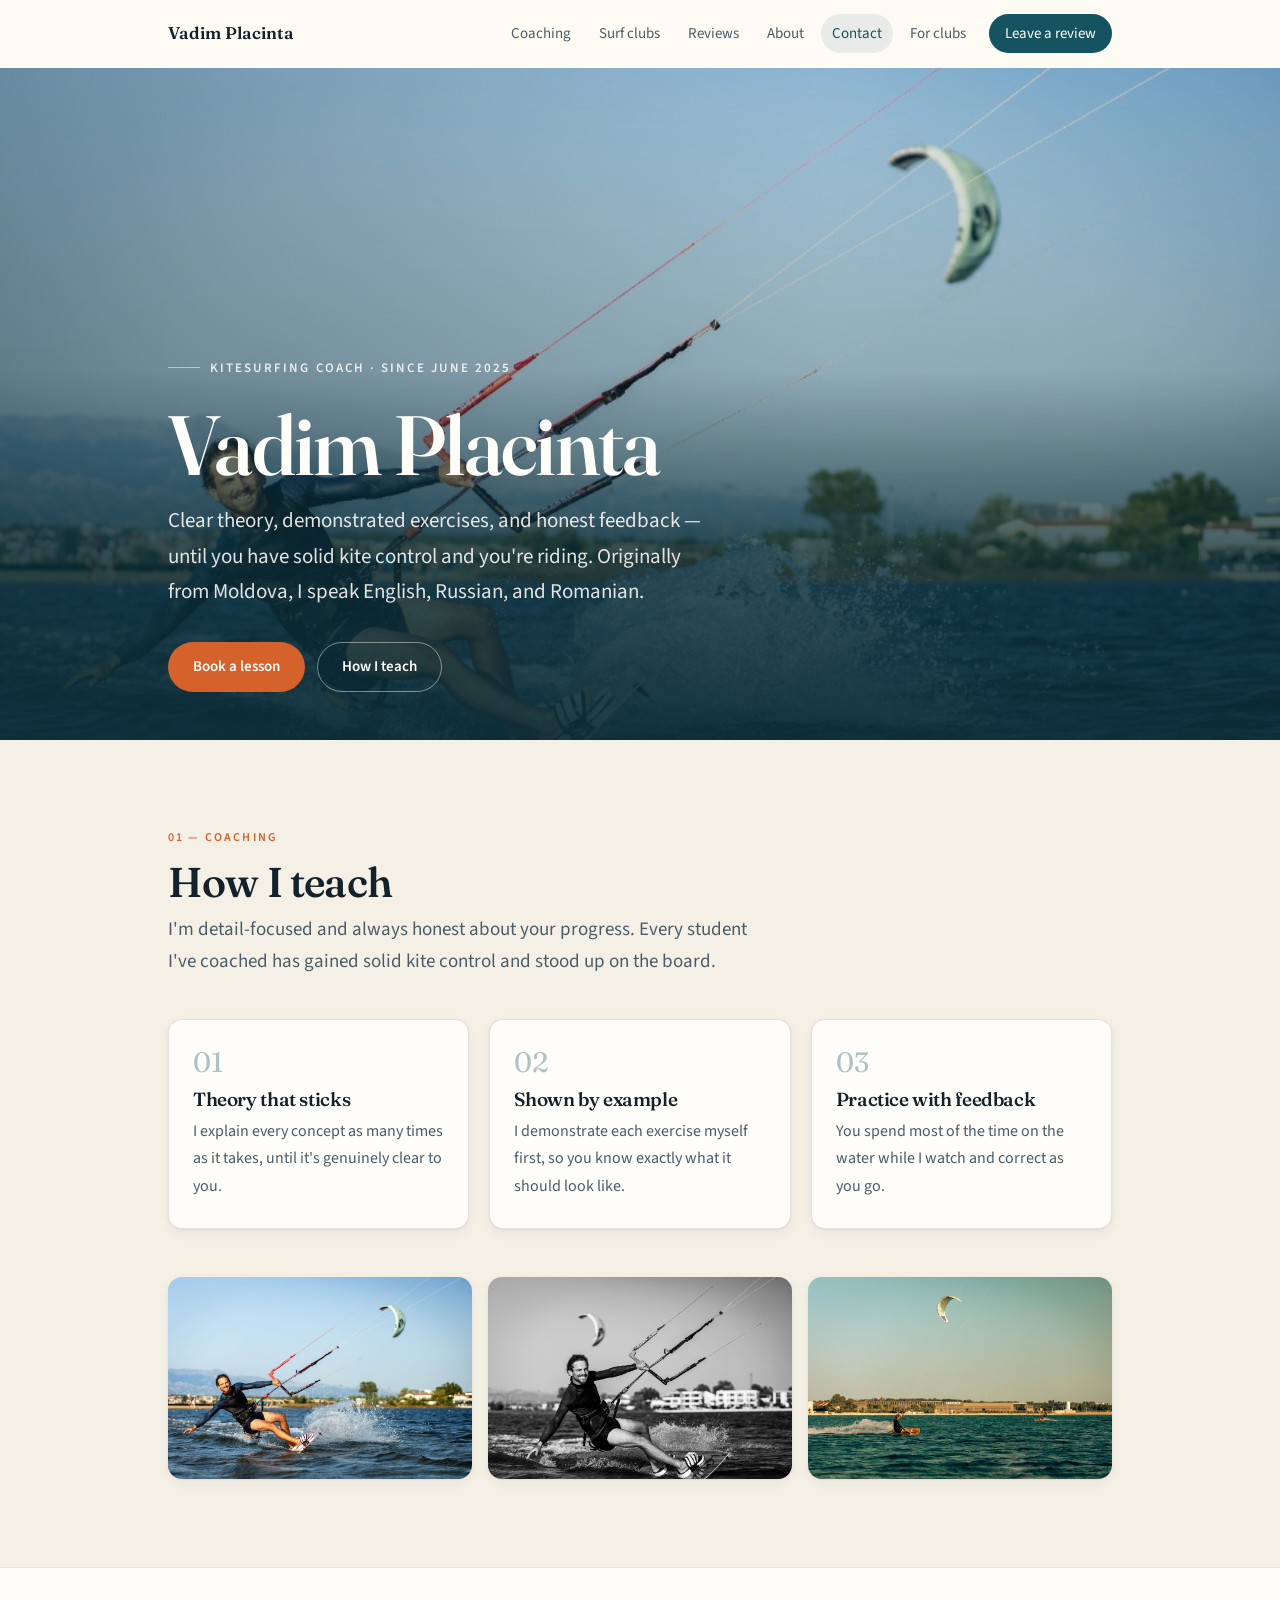
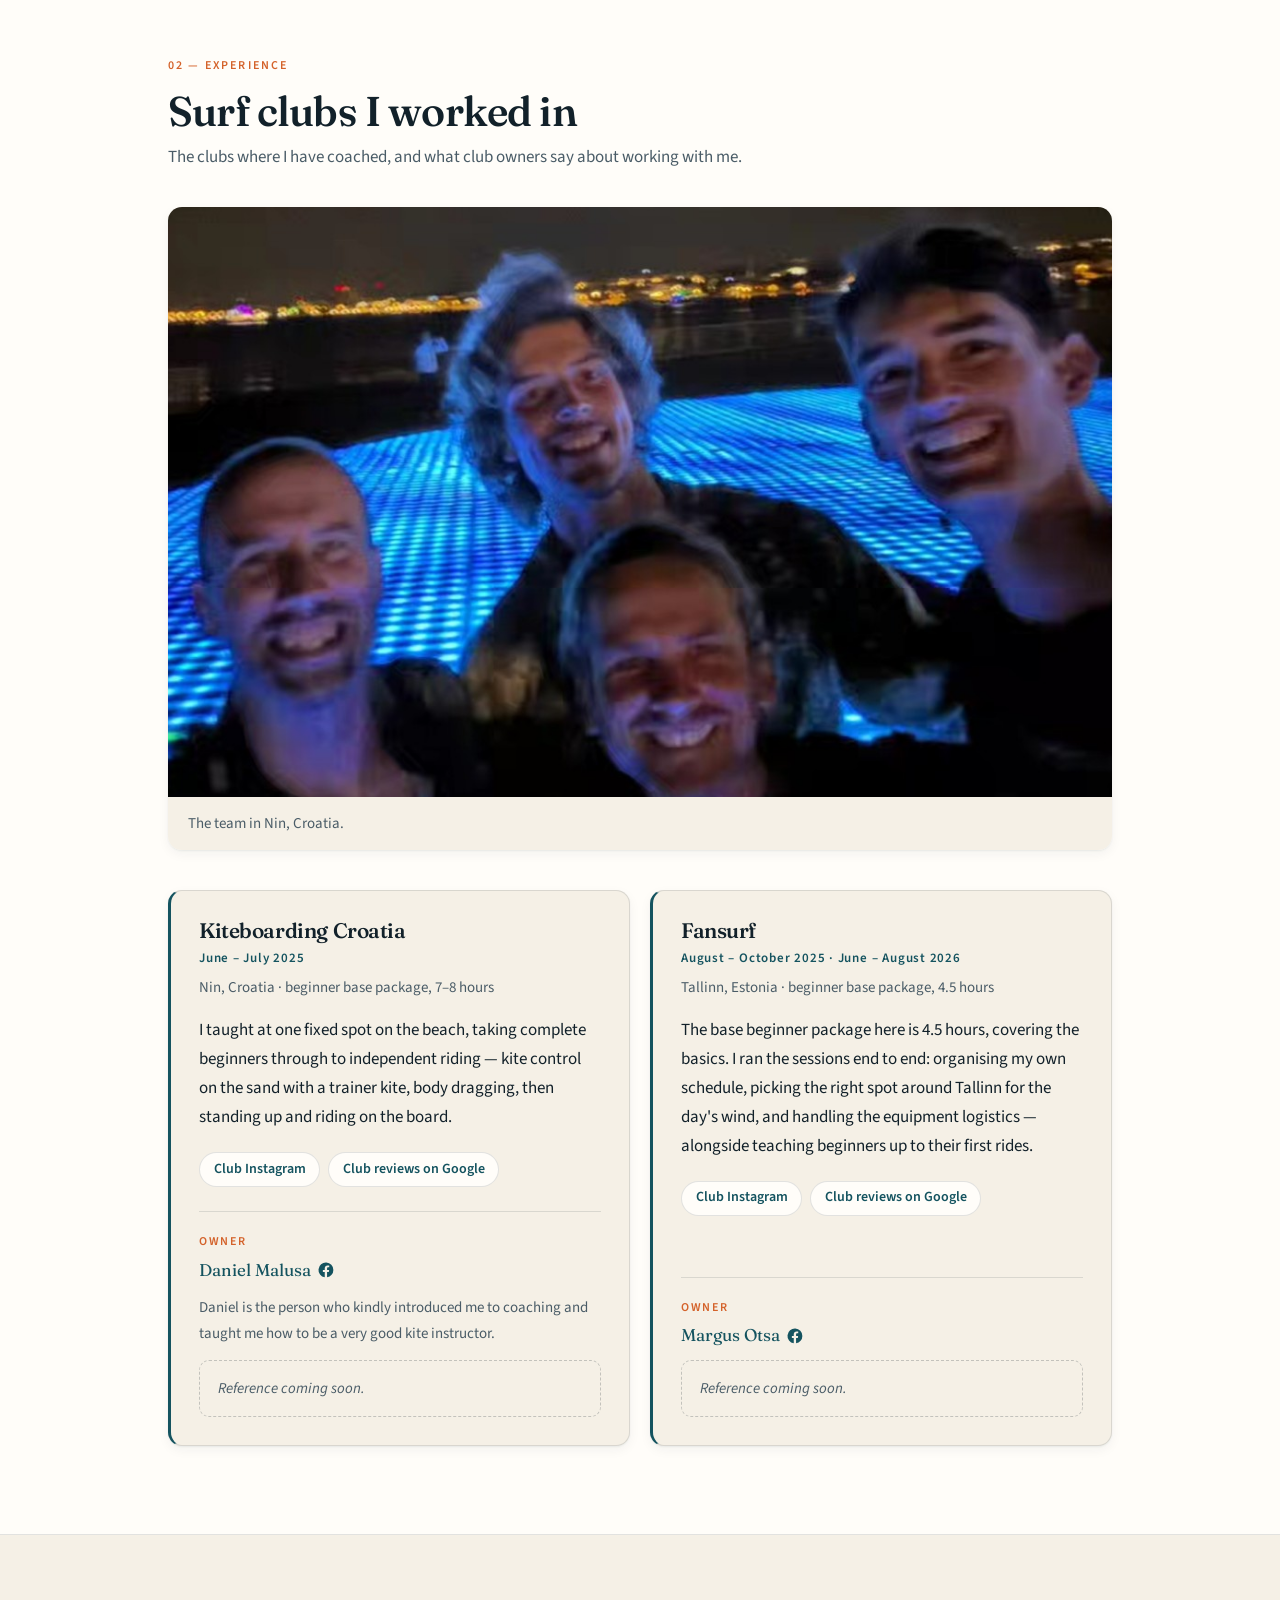
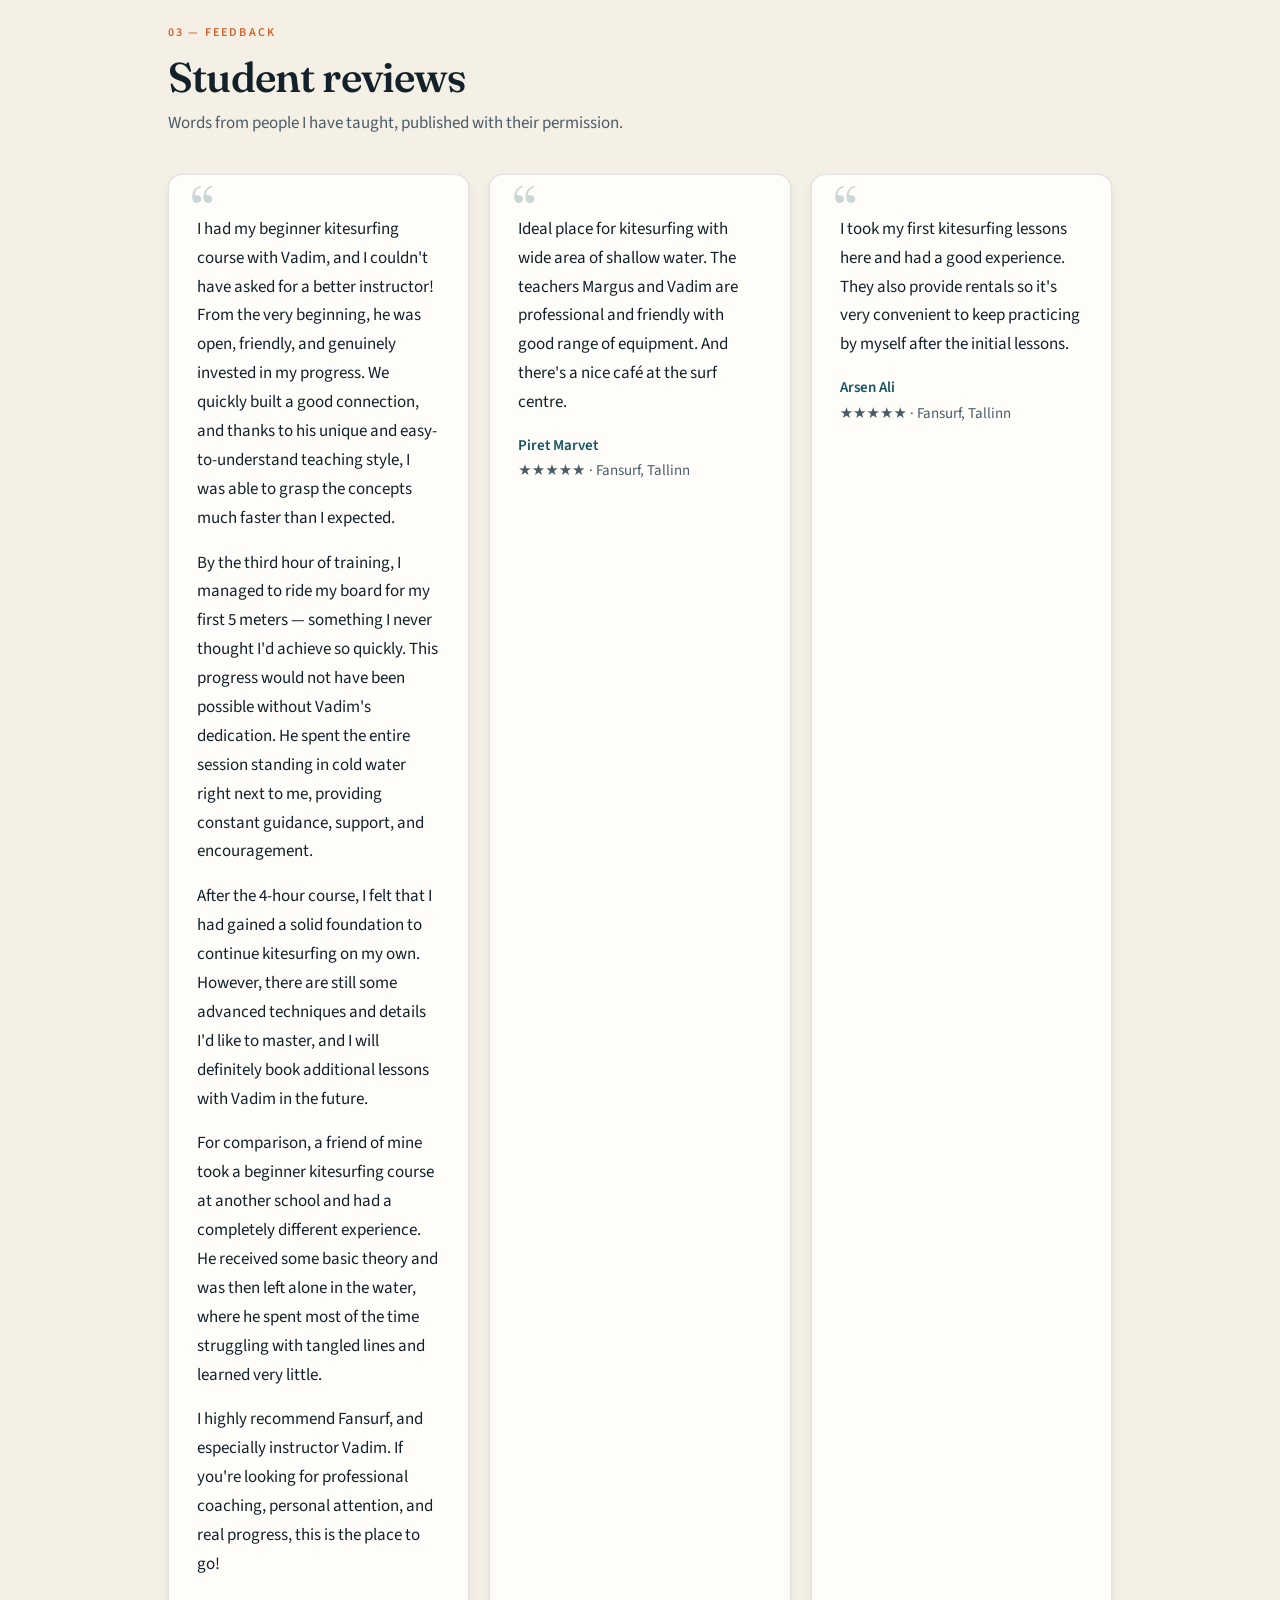
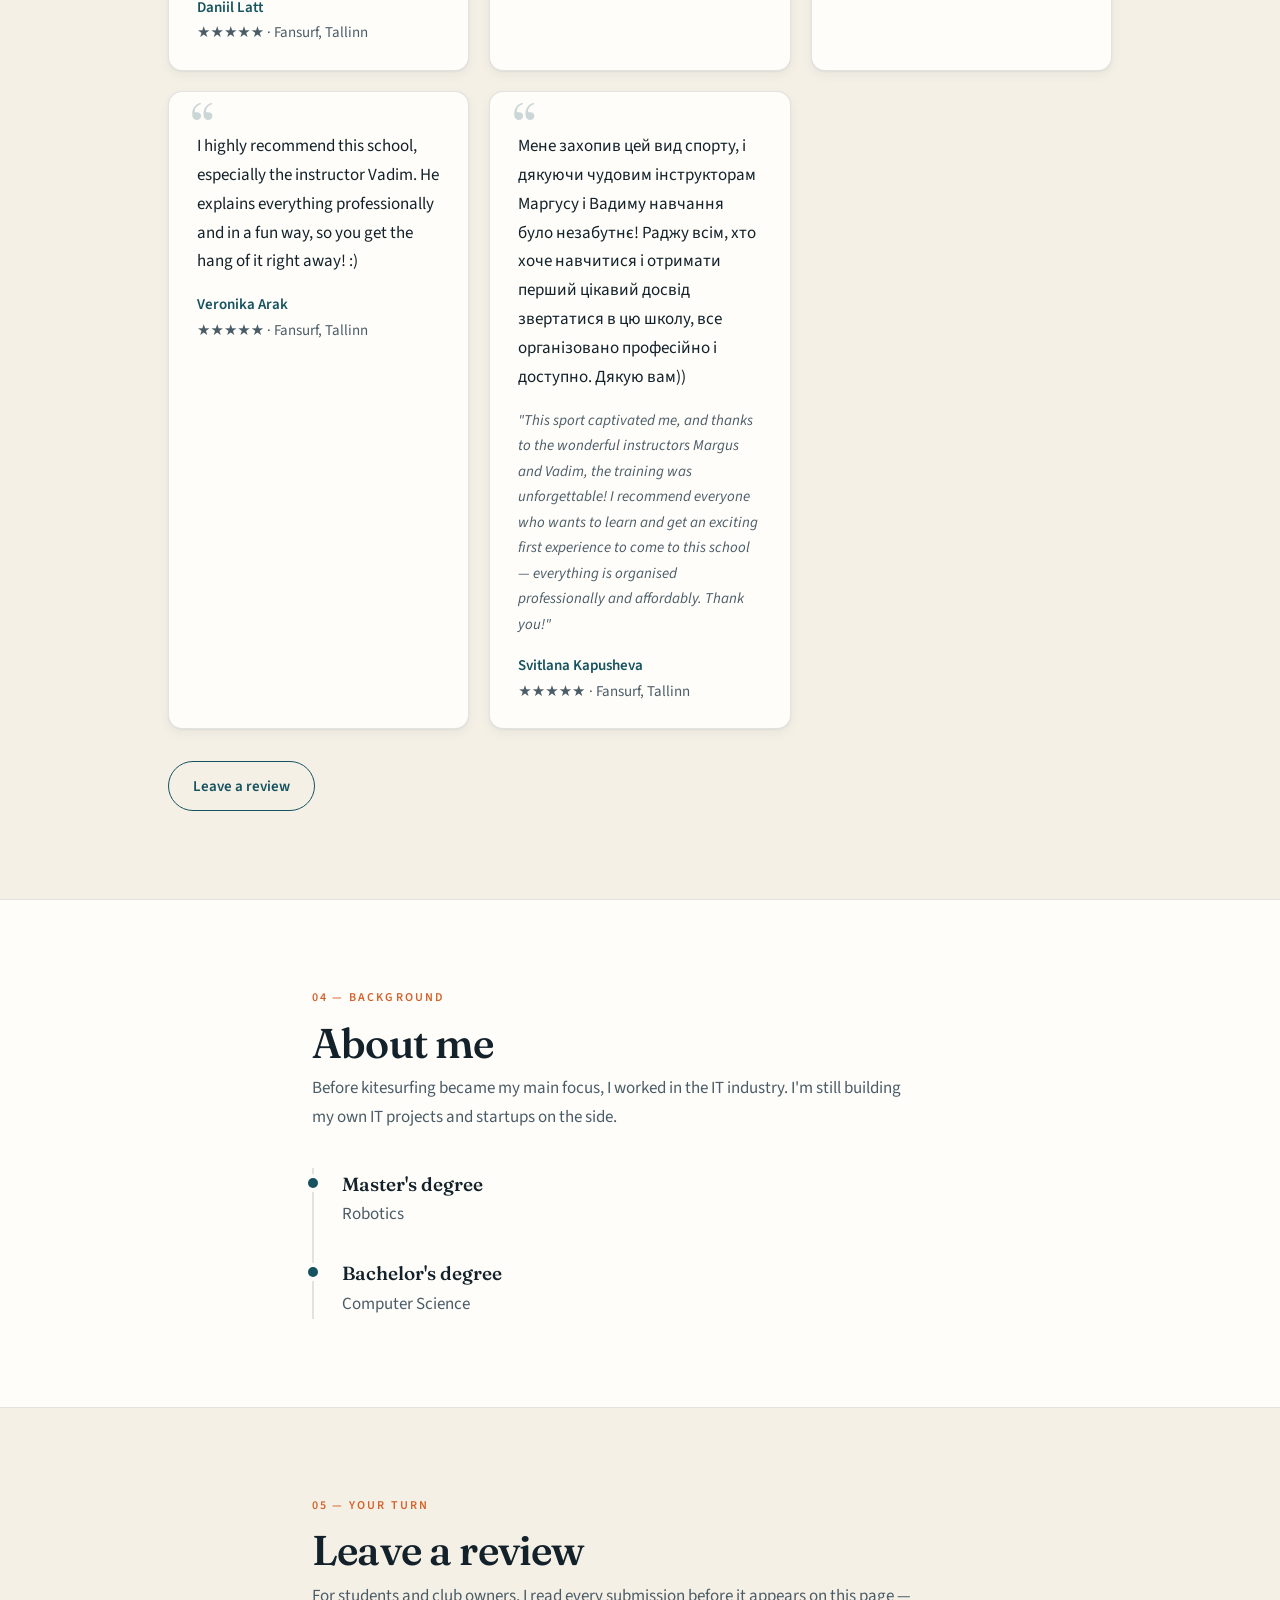
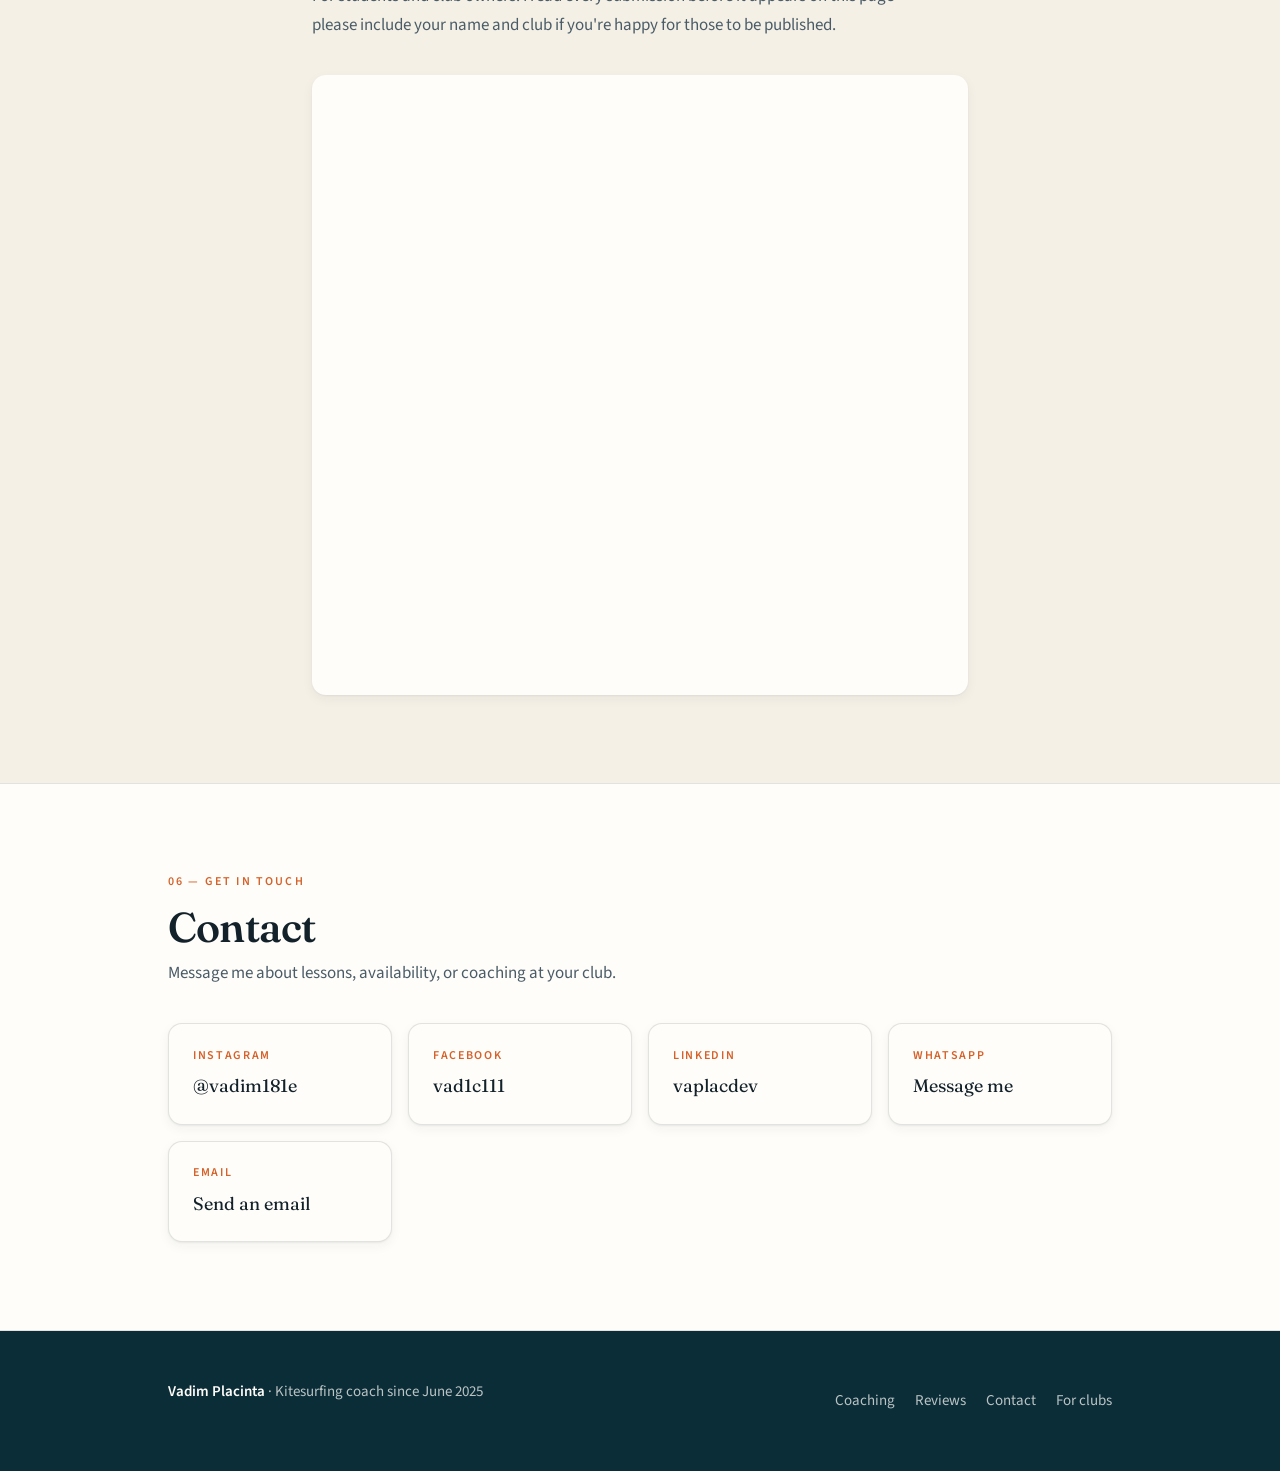
==== index.html @ 252a07ca "Initial commit of the project structure and setup." ====
<!DOCTYPE html>
<html lang="en">
  <head>
    <meta charset="utf-8" />
    <meta name="viewport" content="width=device-width, initial-scale=1" />
    <title>Vadim Placinta — Kitesurfing coach</title>
    <meta
      name="description"
      content="Vadim Placinta, kitesurfing coach. Teaching since June 2025 — clear theory, demonstrated exercises, constant feedback."
    />
    <link rel="preconnect" href="https://fonts.googleapis.com" />
    <link rel="preconnect" href="https://fonts.gstatic.com" crossorigin />
    <link
      href="https://fonts.googleapis.com/css2?family=Fraunces:opsz,wght@9..144,560;9..144,600&family=Source+Sans+3:wght@400;600&display=swap"
      rel="stylesheet"
    />
    <link rel="stylesheet" href="css/style.css" />
  </head>
  <body>
    <header class="site-header" id="site-header">
      <div class="nav-wrap">
        <a class="logo" href="#top">Vadim Placinta</a>
        <button
          class="nav-toggle"
          id="nav-toggle"
          type="button"
          aria-expanded="false"
          aria-controls="site-nav"
          aria-label="Toggle menu"
        >
          <span></span><span></span><span></span>
        </button>
        <nav class="site-nav" id="site-nav" aria-label="Main">
          <a href="#coaching">Coaching</a>
          <a href="#clubs">Surf clubs</a>
          <a href="#reviews">Reviews</a>
          <a href="#about">About</a>
          <a href="#contact">Contact</a>
          <a href="employers.html">For clubs</a>
          <a class="nav-cta" href="#leave-review">Leave a review</a>
        </nav>
      </div>
    </header>

    <main id="top">
      <section class="hero" id="hero">
        <div class="hero-bg">
          <img
            src="images/vadim-kite-main.jpg"
            alt="Vadim Placinta kitesurfing, carving with a big spray"
          />
        </div>
        <div class="hero-inner">
          <p class="eyebrow">Kitesurfing coach · since June 2025</p>
          <h1>Vadim Placinta</h1>
          <p class="hero-tagline">
            Clear theory, demonstrated exercises, and honest feedback — until
            you have solid kite control and you're riding. Originally from
            Moldova, I speak English, Russian, and Romanian.
          </p>
          <div class="hero-actions">
            <a class="btn btn-primary" href="#contact">Book a lesson</a>
            <a class="btn btn-ghost" href="#coaching">How I teach</a>
          </div>
        </div>
      </section>

      <section class="section" id="coaching">
        <div class="wrap">
          <span class="section-label">01 — Coaching</span>
          <h2>How I teach</h2>
          <p class="lead section-intro">
            I'm detail-focused and always honest about your progress. Every
            student I've coached has gained solid kite control and stood up on
            the board.
          </p>

          <div class="card-grid">
            <article class="card reveal">
              <span class="card-num">01</span>
              <h3>Theory that sticks</h3>
              <p>
                I explain every concept as many times as it takes, until it's
                genuinely clear to you.
              </p>
            </article>
            <article class="card reveal">
              <span class="card-num">02</span>
              <h3>Shown by example</h3>
              <p>
                I demonstrate each exercise myself first, so you know exactly
                what it should look like.
              </p>
            </article>
            <article class="card reveal">
              <span class="card-num">03</span>
              <h3>Practice with feedback</h3>
              <p>
                You spend most of the time on the water while I watch and
                correct as you go.
              </p>
            </article>
          </div>

          <div class="gallery">
            <figure class="reveal">
              <img
                src="images/vadim-kite-main.jpg"
                alt="Vadim Placinta kitesurfing, carving with a big spray"
              />
            </figure>
            <figure class="reveal">
              <img
                src="images/vadim-kite-1.jpg"
                alt="Vadim Placinta kitesurfing, holding the bar and smiling"
              />
            </figure>
            <figure class="reveal">
              <img
                src="images/vadim-kite-2.jpg"
                alt="Vadim Placinta kitesurfing on open water"
              />
            </figure>
          </div>
        </div>
      </section>

      <section class="section section-alt" id="clubs">
        <div class="wrap">
          <span class="section-label">02 — Experience</span>
          <h2>Surf clubs I worked in</h2>
          <p class="section-intro">
            The clubs where I have coached, and what club owners say about
            working with me.
          </p>

          <figure class="club-photo reveal">
            <img
              src="images/croatia-team.jpg"
              alt="Vadim Placinta with the Kiteboarding Croatia team in Nin"
            />
            <figcaption>The team in Nin, Croatia.</figcaption>
          </figure>

          <div class="club-grid">
            <article class="club-card reveal">
              <h3 class="club-name">Kiteboarding Croatia</h3>
              <p class="club-dates">June – July 2025</p>
              <p class="club-meta">
                Nin, Croatia · beginner base package, 7–8 hours
              </p>
              <p class="club-role">
                I taught at one fixed spot on the beach, taking complete
                beginners through to independent riding — kite control on the
                sand with a trainer kite, body dragging, then standing up and
                riding on the board.
              </p>
              <ul class="club-links">
                <li>
                  <a href="https://www.instagram.com/kiteboardingcroatia/" target="_blank" rel="noopener"
                    >Club Instagram</a
                  >
                </li>
                <li>
                  <a href="https://share.google/UNgTQqdzOS1WUuB8z" target="_blank" rel="noopener"
                    >Club reviews on Google</a
                  >
                </li>
              </ul>
              <footer class="club-owner">
                <p class="owner-label">Owner</p>
                <p class="owner-name">
                  <a
                    href="https://www.facebook.com/daniel.malusa"
                    target="_blank"
                    rel="noopener"
                  >
                    Daniel Malusa
                    <svg class="fb-icon" viewBox="0 0 24 24" aria-hidden="true">
                      <path
                        d="M22 12a10 10 0 1 0-11.56 9.88v-6.99H7.9V12h2.54V9.8c0-2.5 1.49-3.89 3.77-3.89 1.1 0 2.24.2 2.24.2v2.46h-1.26c-1.24 0-1.63.77-1.63 1.56V12h2.78l-.44 2.89h-2.34v6.99A10 10 0 0 0 22 12z"
                      />
                    </svg>
                  </a>
                </p>
                <p class="owner-note">
                  Daniel is the person who kindly introduced me to coaching and
                  taught me how to be a very good kite instructor.
                </p>
                <blockquote class="owner-quote is-pending">
                  <p>Reference coming soon.</p>
                </blockquote>
              </footer>
            </article>

            <article class="club-card reveal">
              <h3 class="club-name">Fansurf</h3>
              <p class="club-dates">August – October 2025 · June – August 2026</p>
              <p class="club-meta">
                Tallinn, Estonia · beginner base package, 4.5 hours
              </p>
              <p class="club-role">
                The base beginner package here is 4.5 hours, covering the
                basics. I ran the sessions end to end: organising my own
                schedule, picking the right spot around Tallinn for the day's
                wind, and handling the equipment logistics — alongside
                teaching beginners up to their first rides.
              </p>
              <ul class="club-links">
                <li>
                  <a href="https://www.instagram.com/fansurf_surfikool/" target="_blank" rel="noopener"
                    >Club Instagram</a
                  >
                </li>
                <li>
                  <a href="https://share.google/D5HDDSP0Nj3l9Az5z" target="_blank" rel="noopener"
                    >Club reviews on Google</a
                  >
                </li>
              </ul>
              <footer class="club-owner">
                <p class="owner-label">Owner</p>
                <p class="owner-name">
                  <a
                    href="https://www.facebook.com/margus.otsa"
                    target="_blank"
                    rel="noopener"
                  >
                    Margus Otsa
                    <svg class="fb-icon" viewBox="0 0 24 24" aria-hidden="true">
                      <path
                        d="M22 12a10 10 0 1 0-11.56 9.88v-6.99H7.9V12h2.54V9.8c0-2.5 1.49-3.89 3.77-3.89 1.1 0 2.24.2 2.24.2v2.46h-1.26c-1.24 0-1.63.77-1.63 1.56V12h2.78l-.44 2.89h-2.34v6.99A10 10 0 0 0 22 12z"
                      />
                    </svg>
                  </a>
                </p>
                <blockquote class="owner-quote is-pending">
                  <p>Reference coming soon.</p>
                </blockquote>
              </footer>
            </article>
          </div>
        </div>
      </section>

      <section class="section" id="reviews">
        <div class="wrap">
          <span class="section-label">03 — Feedback</span>
          <h2>Student reviews</h2>
          <p class="section-intro">
            Words from people I have taught, published with their permission.
          </p>

          <div class="reviews">
            <blockquote class="review reveal">
              <p>
                I had my beginner kitesurfing course with Vadim, and I
                couldn't have asked for a better instructor! From the very
                beginning, he was open, friendly, and genuinely invested in my
                progress. We quickly built a good connection, and thanks to
                his unique and easy-to-understand teaching style, I was able
                to grasp the concepts much faster than I expected.
              </p>
              <p>
                By the third hour of training, I managed to ride my board for
                my first 5 meters — something I never thought I'd achieve so
                quickly. This progress would not have been possible without
                Vadim's dedication. He spent the entire session standing in
                cold water right next to me, providing constant guidance,
                support, and encouragement.
              </p>
              <p>
                After the 4-hour course, I felt that I had gained a solid
                foundation to continue kitesurfing on my own. However, there
                are still some advanced techniques and details I'd like to
                master, and I will definitely book additional lessons with
                Vadim in the future.
              </p>
              <p>
                For comparison, a friend of mine took a beginner kitesurfing
                course at another school and had a completely different
                experience. He received some basic theory and was then left
                alone in the water, where he spent most of the time
                struggling with tangled lines and learned very little.
              </p>
              <p>
                I highly recommend Fansurf, and especially instructor Vadim.
                If you're looking for professional coaching, personal
                attention, and real progress, this is the place to go!
              </p>
              <footer>
                Daniil Latt
                <span>★★★★★ · Fansurf, Tallinn</span>
              </footer>
            </blockquote>

            <blockquote class="review reveal">
              <p>
                Ideal place for kitesurfing with wide area of shallow water.
                The teachers Margus and Vadim are professional and friendly
                with good range of equipment. And there's a nice café at the
                surf centre.
              </p>
              <footer>
                Piret Marvet
                <span>★★★★★ · Fansurf, Tallinn</span>
              </footer>
            </blockquote>

            <blockquote class="review reveal">
              <p>
                I took my first kitesurfing lessons here and had a good
                experience. They also provide rentals so it's very convenient
                to keep practicing by myself after the initial lessons.
              </p>
              <footer>
                Arsen Ali
                <span>★★★★★ · Fansurf, Tallinn</span>
              </footer>
            </blockquote>

            <blockquote class="review reveal">
              <p>
                I highly recommend this school, especially the instructor
                Vadim. He explains everything professionally and in a fun
                way, so you get the hang of it right away! :)
              </p>
              <footer>
                Veronika Arak
                <span>★★★★★ · Fansurf, Tallinn</span>
              </footer>
            </blockquote>

            <blockquote class="review reveal">
              <p lang="uk">
                Мене захопив цей вид спорту, і дякуючи чудовим інструкторам
                Маргусу і Вадиму навчання було незабутнє! Раджу всім, хто хоче
                навчитися і отримати перший цікавий досвід звертатися в цю
                школу, все організовано професійно і доступно. Дякую вам))
              </p>
              <p class="review-translation">
                "This sport captivated me, and thanks to the wonderful
                instructors Margus and Vadim, the training was unforgettable!
                I recommend everyone who wants to learn and get an exciting
                first experience to come to this school — everything is
                organised professionally and affordably. Thank you!"
              </p>
              <footer>
                Svitlana Kapusheva
                <span>★★★★★ · Fansurf, Tallinn</span>
              </footer>
            </blockquote>
          </div>

          <p style="margin-top: 2rem">
            <a class="btn btn-outline" href="#leave-review">Leave a review</a>
          </p>
        </div>
      </section>

      <section class="section section-alt" id="about">
        <div class="wrap-narrow">
          <span class="section-label">04 — Background</span>
          <h2>About me</h2>
          <p class="section-intro">
            Before kitesurfing became my main focus, I worked in the IT
            industry. I'm still building my own IT projects and startups on
            the side.
          </p>
          <ul class="timeline">
            <li class="reveal">
              <span class="degree">Master's degree</span>
              <span class="field">Robotics</span>
            </li>
            <li class="reveal">
              <span class="degree">Bachelor's degree</span>
              <span class="field">Computer Science</span>
            </li>
          </ul>
        </div>
      </section>

      <section class="section" id="leave-review">
        <div class="wrap-narrow">
          <span class="section-label">05 — Your turn</span>
          <h2>Leave a review</h2>
          <p class="section-intro">
            For students and club owners. I read every submission before it
            appears on this page — please include your name and club if you're
            happy for those to be published.
          </p>

          <div class="form-embed">
            <iframe
              src="https://docs.google.com/forms/d/e/1FAIpQLScWaXcUL_1JqlMypMzrLDu02KoDUHdG2HOuLoi4cTW2dFuZfA/viewform?embedded=true"
              width="100%"
              height="620"
              frameborder="0"
              marginheight="0"
              marginwidth="0"
              title="Review form"
              >Loading…</iframe
            >
          </div>
        </div>
      </section>

      <section class="section section-alt" id="contact">
        <div class="wrap">
          <span class="section-label">06 — Get in touch</span>
          <h2>Contact</h2>
          <p class="section-intro">
            Message me about lessons, availability, or coaching at your club.
          </p>

          <ul class="contact-grid">
            <li>
              <a href="https://www.instagram.com/vadim181e/" target="_blank" rel="noopener">
                <span class="label">Instagram</span>
                <span class="value">@vadim181e</span>
              </a>
            </li>
            <li>
              <a href="https://www.facebook.com/vad1c111/" target="_blank" rel="noopener">
                <span class="label">Facebook</span>
                <span class="value">vad1c111</span>
              </a>
            </li>
            <li>
              <a href="https://www.linkedin.com/in/vaplacdev/" target="_blank" rel="noopener">
                <span class="label">LinkedIn</span>
                <span class="value">vaplacdev</span>
              </a>
            </li>
            <li>
              <a id="whatsapp-link" href="#contact">
                <span class="label">WhatsApp</span>
                <span class="value">Message me</span>
              </a>
            </li>
            <li>
              <a id="email-link" href="#contact">
                <span class="label">Email</span>
                <span class="value">Send an email</span>
              </a>
            </li>
          </ul>
        </div>
      </section>
    </main>

    <footer class="site-footer">
      <div class="footer-inner">
        <p><strong>Vadim Placinta</strong> · Kitesurfing coach since June 2025</p>
        <nav class="footer-links" aria-label="Footer">
          <a href="#coaching">Coaching</a>
          <a href="#reviews">Reviews</a>
          <a href="#contact">Contact</a>
          <a href="employers.html">For clubs</a>
        </nav>
      </div>
    </footer>

    <script>
      (function () {
        var p = [3, 7, 2, 5, 8, 1, 4, 8, 2, 6, 9];
        var num = p.join("");
        var link = document.getElementById("whatsapp-link");
        if (link) {
          link.href = "https://wa.me/" + num;
          link.target = "_blank";
          link.rel = "noopener";
        }
      })();

      (function () {
        var user = ["v", "a", "p", "l", "a", "c"].join("");
        var domain = ["p", "r", "o", "t", "o", "n", ".", "m", "e"].join("");
        var link = document.getElementById("email-link");
        if (link) {
          link.href = "mailto:" + user + "@" + domain;
        }
      })();

      // Collapsed menu on narrow screens.
      (function () {
        var toggle = document.getElementById("nav-toggle");
        var nav = document.getElementById("site-nav");
        var close = function () {
          nav.classList.remove("is-open");
          toggle.setAttribute("aria-expanded", "false");
        };
        toggle.addEventListener("click", function () {
          var open = nav.classList.toggle("is-open");
          toggle.setAttribute("aria-expanded", open ? "true" : "false");
        });
        nav.addEventListener("click", function (event) {
          if (event.target.closest("a")) {
            close();
          }
        });
        document.addEventListener("keydown", function (event) {
          if (event.key === "Escape") {
            close();
          }
        });
        window.addEventListener("resize", close);
      })();

      // Shadow under the header once the page is scrolled.
      (function () {
        var header = document.getElementById("site-header");
        var onScroll = function () {
          header.classList.toggle("is-stuck", window.scrollY > 8);
        };
        onScroll();
        window.addEventListener("scroll", onScroll, { passive: true });
      })();

      // Fade sections in as they enter the viewport.
      (function () {
        var items = document.querySelectorAll(".reveal");
        if (!("IntersectionObserver" in window)) {
          items.forEach(function (el) {
            el.classList.add("is-visible");
          });
          return;
        }
        var observer = new IntersectionObserver(
          function (entries) {
            entries.forEach(function (entry) {
              if (entry.isIntersecting) {
                entry.target.classList.add("is-visible");
                observer.unobserve(entry.target);
              }
            });
          },
          { rootMargin: "0px 0px -12% 0px", threshold: 0.1 }
        );
        items.forEach(function (el, i) {
          el.style.transitionDelay = (i % 3) * 90 + "ms";
          observer.observe(el);
        });
      })();

      // Highlight the nav link for the section in view.
      (function () {
        var links = Array.prototype.slice.call(
          document.querySelectorAll('.site-nav a[href^="#"]')
        );
        var sections = links
          .map(function (link) {
            return document.querySelector(link.getAttribute("href"));
          })
          .filter(Boolean);
        if (!sections.length || !("IntersectionObserver" in window)) {
          return;
        }
        var observer = new IntersectionObserver(
          function (entries) {
            entries.forEach(function (entry) {
              if (!entry.isIntersecting) {
                return;
              }
              links.forEach(function (link) {
                link.classList.toggle(
                  "is-active",
                  link.getAttribute("href") === "#" + entry.target.id
                );
              });
            });
          },
          { rootMargin: "-45% 0px -50% 0px" }
        );
        sections.forEach(function (section) {
          observer.observe(section);
        });
      })();
    </script>
  </body>
</html>
---- css/style.css ----
:root {
  --sand: #f5f0e6;
  --sand-deep: #eae2d3;
  --foam: #fffdf9;
  --ink: #12212a;
  --ink-soft: #4a5c67;
  --sea: #14535f;
  --sea-deep: #0b2d38;
  --kite: #d4622a;
  --line: rgba(18, 33, 42, 0.12);
  --shadow-sm: 0 1px 2px rgba(11, 45, 56, 0.06),
    0 4px 12px rgba(11, 45, 56, 0.05);
  --shadow-md: 0 2px 4px rgba(11, 45, 56, 0.06),
    0 12px 32px rgba(11, 45, 56, 0.09);
  --wrap: 62rem;
  --header-h: 4.25rem;
}

*,
*::before,
*::after {
  box-sizing: border-box;
}

html {
  scroll-behavior: smooth;
}

body {
  margin: 0;
  background: var(--sand);
  color: var(--ink);
  font-family: "Source Sans 3", system-ui, sans-serif;
  font-size: 1.0625rem;
  line-height: 1.7;
  -webkit-font-smoothing: antialiased;
}

img {
  max-width: 100%;
}

a {
  color: var(--sea);
  text-decoration-thickness: 1px;
  text-underline-offset: 0.25em;
}

a:hover {
  color: var(--kite);
}

h1,
h2,
h3 {
  font-family: Fraunces, Georgia, serif;
  font-weight: 560;
  letter-spacing: -0.02em;
  line-height: 1.1;
}

/* ---------- header / nav ---------- */

.site-header {
  position: sticky;
  top: 0;
  z-index: 50;
  height: var(--header-h);
  display: flex;
  align-items: center;
  background: rgba(255, 253, 249, 0.82);
  backdrop-filter: blur(12px) saturate(150%);
  border-bottom: 1px solid transparent;
  transition: border-color 0.3s ease, box-shadow 0.3s ease;
}

.site-header.is-stuck {
  border-bottom-color: var(--line);
  box-shadow: 0 1px 12px rgba(11, 45, 56, 0.06);
}

.nav-wrap {
  width: 100%;
  max-width: var(--wrap);
  margin: 0 auto;
  padding: 0 1.5rem;
  display: flex;
  align-items: center;
  justify-content: space-between;
  gap: 1.5rem;
}

.logo {
  font-family: Fraunces, Georgia, serif;
  font-weight: 600;
  font-size: 1.0625rem;
  color: var(--ink);
  text-decoration: none;
  white-space: nowrap;
}

.logo:hover {
  color: var(--sea);
}

.site-nav {
  display: flex;
  align-items: center;
  gap: 0.35rem;
}

.site-nav a {
  position: relative;
  padding: 0.4rem 0.7rem;
  border-radius: 999px;
  color: var(--ink-soft);
  font-size: 0.9375rem;
  text-decoration: none;
  white-space: nowrap;
  transition: color 0.2s ease, background-color 0.2s ease;
}

.nav-toggle {
  display: none;
  flex-direction: column;
  justify-content: center;
  gap: 5px;
  width: 2.75rem;
  height: 2.75rem;
  padding: 0 0.6rem;
  border: 1px solid var(--line);
  border-radius: 10px;
  background: var(--foam);
  cursor: pointer;
}

.nav-toggle span {
  display: block;
  height: 2px;
  border-radius: 2px;
  background: var(--ink);
  transition: transform 0.25s ease, opacity 0.2s ease;
}

.nav-toggle[aria-expanded="true"] span:nth-child(1) {
  transform: translateY(7px) rotate(45deg);
}

.nav-toggle[aria-expanded="true"] span:nth-child(2) {
  opacity: 0;
}

.nav-toggle[aria-expanded="true"] span:nth-child(3) {
  transform: translateY(-7px) rotate(-45deg);
}

.site-nav a:hover {
  color: var(--ink);
  background: var(--sand-deep);
}

.site-nav a.is-active {
  color: var(--sea);
  background: rgba(20, 83, 95, 0.09);
}

.site-nav .nav-cta {
  margin-left: 0.4rem;
  background: var(--sea);
  color: var(--foam);
  padding: 0.45rem 1rem;
}

.site-nav .nav-cta:hover {
  background: var(--sea-deep);
  color: var(--foam);
}

/* ---------- hero ---------- */

.hero {
  position: relative;
  min-height: min(42rem, calc(100svh - var(--header-h)));
  display: flex;
  align-items: flex-end;
  padding: 14rem 0 3rem;
  overflow: hidden;
  background: var(--sea-deep);
  isolation: isolate;
}

.hero-bg {
  position: absolute;
  inset: 0;
  z-index: -2;
}

.hero-bg img {
  width: 100%;
  height: 100%;
  object-fit: cover;
  object-position: 35% 22%;
}

.hero::after {
  content: "";
  position: absolute;
  inset: 0;
  z-index: -1;
  background: linear-gradient(
      to top,
      rgba(11, 45, 56, 0.93) 0%,
      rgba(11, 45, 56, 0.78) 28%,
      rgba(11, 45, 56, 0.28) 55%,
      rgba(11, 45, 56, 0.1) 100%
    ),
    linear-gradient(to right, rgba(11, 45, 56, 0.35), transparent 65%);
}

.hero-inner {
  width: 100%;
  max-width: var(--wrap);
  margin: 0 auto;
  padding: 0 1.5rem;
  color: var(--foam);
}

.eyebrow {
  display: inline-flex;
  align-items: center;
  gap: 0.6rem;
  margin: 0 0 1.25rem;
  font-size: 0.8125rem;
  font-weight: 600;
  letter-spacing: 0.16em;
  text-transform: uppercase;
  color: rgba(255, 253, 249, 0.85);
}

.eyebrow::before {
  content: "";
  width: 2rem;
  height: 1px;
  background: currentColor;
  opacity: 0.6;
}

.hero h1 {
  margin: 0 0 0.75rem;
  font-size: clamp(2.75rem, 9vw, 5.25rem);
  color: var(--foam);
}

.hero-tagline {
  max-width: 34rem;
  margin: 0 0 2rem;
  font-size: clamp(1.0625rem, 2.2vw, 1.3125rem);
  color: rgba(255, 253, 249, 0.88);
}

.hero-actions {
  display: flex;
  flex-wrap: wrap;
  gap: 0.75rem;
}

.btn {
  display: inline-block;
  padding: 0.7rem 1.5rem;
  border-radius: 999px;
  border: 1px solid transparent;
  font-size: 0.9375rem;
  font-weight: 600;
  text-decoration: none;
  transition: transform 0.2s ease, background-color 0.2s ease,
    border-color 0.2s ease, color 0.2s ease;
}

.btn:hover {
  transform: translateY(-2px);
}

.btn-primary {
  background: var(--kite);
  color: var(--foam);
}

.btn-primary:hover {
  background: #bd5322;
  color: var(--foam);
}

.btn-ghost {
  border-color: rgba(255, 253, 249, 0.45);
  color: var(--foam);
}

.btn-ghost:hover {
  background: rgba(255, 253, 249, 0.12);
  border-color: var(--foam);
  color: var(--foam);
}

.btn-outline {
  border-color: var(--sea);
  color: var(--sea);
}

.btn-outline:hover {
  background: var(--sea);
  color: var(--foam);
}

/* ---------- sections ---------- */

.section {
  padding: 5.5rem 0;
  scroll-margin-top: var(--header-h);
}

.section-alt {
  background: var(--foam);
  border-top: 1px solid var(--line);
  border-bottom: 1px solid var(--line);
}

.wrap {
  max-width: var(--wrap);
  margin: 0 auto;
  padding: 0 1.5rem;
}

.wrap-narrow {
  max-width: 44rem;
  margin: 0 auto;
  padding: 0 1.5rem;
}

.section-label {
  display: block;
  margin: 0 0 0.75rem;
  font-size: 0.75rem;
  font-weight: 600;
  letter-spacing: 0.18em;
  text-transform: uppercase;
  color: var(--kite);
}

.section h2 {
  margin: 0 0 1.75rem;
  font-size: clamp(1.85rem, 4.5vw, 2.6rem);
}

.section h2 + .section-intro {
  margin-top: -1.25rem;
  margin-bottom: 2.25rem;
  color: var(--ink-soft);
  max-width: 38rem;
}

p {
  margin: 0 0 1.125rem;
}

p:last-child {
  margin-bottom: 0;
}

.lead {
  font-size: 1.1875rem;
  color: var(--ink);
}

/* ---------- coaching cards ---------- */

.card-grid {
  display: grid;
  grid-template-columns: repeat(auto-fit, minmax(15rem, 1fr));
  gap: 1.25rem;
  margin-top: 2.5rem;
}

.card {
  background: var(--foam);
  border: 1px solid var(--line);
  border-radius: 14px;
  padding: 1.75rem 1.5rem;
  box-shadow: var(--shadow-sm);
  transition: transform 0.25s ease, box-shadow 0.25s ease;
}

.card:hover {
  transform: translateY(-4px);
  box-shadow: var(--shadow-md);
}

.section-alt .card {
  background: var(--sand);
}

.card-num {
  display: block;
  font-family: Fraunces, Georgia, serif;
  font-size: 1.75rem;
  color: rgba(20, 83, 95, 0.35);
  line-height: 1;
  margin-bottom: 0.85rem;
}

.card h3 {
  margin: 0 0 0.5rem;
  font-size: 1.1875rem;
}

.card p {
  margin: 0;
  color: var(--ink-soft);
  font-size: 1rem;
}

/* ---------- gallery ---------- */

.gallery {
  display: grid;
  grid-template-columns: repeat(3, 1fr);
  gap: 1rem;
  margin-top: 3rem;
}

.gallery figure {
  margin: 0;
  overflow: hidden;
  border-radius: 14px;
  box-shadow: var(--shadow-sm);
}

.gallery img {
  display: block;
  width: 100%;
  aspect-ratio: 3 / 2;
  object-fit: cover;
  transition: transform 0.6s cubic-bezier(0.2, 0.7, 0.2, 1);
}

.gallery figure:hover img {
  transform: scale(1.04);
}

/* ---------- clubs ---------- */

.club-grid {
  display: grid;
  grid-template-columns: repeat(auto-fit, minmax(20rem, 1fr));
  gap: 1.25rem;
}

.club-card {
  display: flex;
  flex-direction: column;
  padding: 1.75rem;
  background: var(--foam);
  border: 1px solid var(--line);
  border-left: 3px solid var(--sea);
  border-radius: 14px;
  box-shadow: var(--shadow-sm);
}

.section-alt .club-card {
  background: var(--sand);
}

.club-name {
  margin: 0 0 0.3rem;
  font-size: 1.3125rem;
}

.club-dates {
  margin: 0 0 0.35rem;
  font-size: 0.8125rem;
  font-weight: 600;
  letter-spacing: 0.06em;
  color: var(--sea);
}

.club-meta {
  margin: 0 0 1rem;
  color: var(--ink-soft);
  font-size: 0.9375rem;
}

.club-role {
  margin: 0 0 1.25rem;
}

.club-links {
  list-style: none;
  display: flex;
  flex-wrap: wrap;
  gap: 0.5rem;
  margin: 0 0 1.5rem;
  padding: 0;
}

.club-links a {
  display: inline-block;
  padding: 0.3rem 0.85rem;
  border: 1px solid var(--line);
  border-radius: 999px;
  background: var(--sand);
  font-size: 0.875rem;
  font-weight: 600;
  text-decoration: none;
  transition: background-color 0.2s ease, border-color 0.2s ease,
    color 0.2s ease;
}

.section-alt .club-links a {
  background: var(--foam);
}

.club-links a:hover {
  background: var(--sea);
  border-color: var(--sea);
  color: var(--foam);
}

.club-owner {
  margin-top: auto;
  padding-top: 1.25rem;
  border-top: 1px solid var(--line);
}

.owner-label {
  margin: 0 0 0.2rem;
  font-size: 0.75rem;
  font-weight: 600;
  letter-spacing: 0.14em;
  text-transform: uppercase;
  color: var(--kite);
}

.owner-name {
  margin: 0 0 0.65rem;
  font-family: Fraunces, Georgia, serif;
  font-size: 1.0625rem;
}

.owner-name a {
  display: inline-flex;
  align-items: center;
  gap: 0.4rem;
  text-decoration: none;
}

.owner-name a:hover {
  text-decoration: underline;
}

.fb-icon {
  width: 1.05em;
  height: 1.05em;
  flex: none;
  fill: currentColor;
}

.owner-note {
  margin: 0 0 0.9rem;
  color: var(--ink-soft);
  font-size: 0.9375rem;
}

.owner-quote {
  margin: 0;
  padding: 0.9rem 1.1rem;
  border-radius: 10px;
  background: var(--sand-deep);
  color: var(--ink-soft);
  font-size: 0.9375rem;
}

.owner-quote p {
  margin: 0;
}

.owner-quote.is-pending {
  border: 1px dashed rgba(18, 33, 42, 0.22);
  background: transparent;
  font-style: italic;
}

.club-photo {
  margin: 0 0 2.5rem;
  overflow: hidden;
  border-radius: 14px;
  box-shadow: var(--shadow-sm);
}

.club-photo img {
  display: block;
  width: 100%;
  aspect-ratio: 16 / 10;
  object-fit: cover;
}

.club-photo figcaption {
  padding: 0.85rem 1.25rem;
  background: var(--foam);
  color: var(--ink-soft);
  font-size: 0.9375rem;
}

.section-alt .club-photo figcaption {
  background: var(--sand);
}

/* ---------- reviews ---------- */

.reviews {
  display: grid;
  grid-template-columns: repeat(auto-fit, minmax(18rem, 1fr));
  gap: 1.25rem;
}

blockquote.review {
  position: relative;
  margin: 0;
  padding: 2.5rem 1.75rem 1.5rem;
  background: var(--foam);
  border: 1px solid var(--line);
  border-radius: 14px;
  box-shadow: var(--shadow-sm);
}

.section-alt blockquote.review {
  background: var(--sand);
}

blockquote.review::before {
  content: "\201C";
  position: absolute;
  top: 0.35rem;
  left: 1.4rem;
  font-family: Fraunces, Georgia, serif;
  font-size: 4rem;
  line-height: 1;
  color: rgba(20, 83, 95, 0.22);
}

blockquote.review p {
  margin: 0 0 1rem;
}

.review-translation {
  color: var(--ink-soft);
  font-size: 0.9375rem;
  font-style: italic;
}

blockquote.review footer {
  font-size: 0.9375rem;
  font-weight: 600;
  color: var(--sea);
}

blockquote.review footer span {
  display: block;
  font-weight: 400;
  color: var(--ink-soft);
}

/* ---------- empty states ---------- */

.empty {
  padding: 2.5rem 1.75rem;
  background: var(--foam);
  border: 1px dashed rgba(18, 33, 42, 0.25);
  border-radius: 14px;
  text-align: center;
  color: var(--ink-soft);
}

.section-alt .empty {
  background: var(--sand);
}

.empty p {
  margin: 0 0 1.25rem;
}

.empty p:last-child {
  margin-bottom: 0;
}

/* ---------- education timeline ---------- */

.timeline {
  list-style: none;
  margin: 0;
  padding: 0 0 0 1.75rem;
  border-left: 2px solid var(--line);
}

.timeline li {
  position: relative;
  padding: 0 0 1.75rem;
}

.timeline li:last-child {
  padding-bottom: 0;
}

.timeline li::before {
  content: "";
  position: absolute;
  top: 0.6rem;
  left: calc(-1.75rem - 6px);
  width: 10px;
  height: 10px;
  border-radius: 50%;
  background: var(--sea);
  box-shadow: 0 0 0 4px var(--sand);
}

.section-alt .timeline li::before {
  box-shadow: 0 0 0 4px var(--foam);
}

.timeline .degree {
  display: block;
  font-family: Fraunces, Georgia, serif;
  font-size: 1.1875rem;
  font-weight: 560;
}

.timeline .field {
  color: var(--ink-soft);
}

/* ---------- form / contact ---------- */

.form-placeholder {
  padding: 3.5rem 1.75rem;
  background: var(--sand);
  border: 1px dashed rgba(18, 33, 42, 0.25);
  border-radius: 14px;
  text-align: center;
  color: var(--ink-soft);
}

.form-placeholder p {
  margin: 0;
}

.form-embed {
  border-radius: 14px;
  overflow: hidden;
  box-shadow: var(--shadow-sm);
  background: var(--foam);
}

.form-embed iframe {
  display: block;
  width: 100%;
  border: 0;
}

.contact-grid {
  list-style: none;
  margin: 0;
  padding: 0;
  display: grid;
  grid-template-columns: repeat(auto-fit, minmax(13rem, 1fr));
  gap: 1rem;
}

.contact-grid a {
  display: block;
  height: 100%;
  padding: 1.35rem 1.5rem;
  background: var(--foam);
  border: 1px solid var(--line);
  border-radius: 14px;
  box-shadow: var(--shadow-sm);
  text-decoration: none;
  color: var(--ink);
  transition: transform 0.25s ease, box-shadow 0.25s ease,
    border-color 0.25s ease;
}

.contact-grid a:hover {
  transform: translateY(-3px);
  box-shadow: var(--shadow-md);
  border-color: var(--sea);
  color: var(--ink);
}

.contact-grid .label {
  display: block;
  font-size: 0.75rem;
  font-weight: 600;
  letter-spacing: 0.14em;
  text-transform: uppercase;
  color: var(--kite);
  margin-bottom: 0.3rem;
}

.contact-grid .value {
  font-family: Fraunces, Georgia, serif;
  font-size: 1.125rem;
}

/* ---------- footer ---------- */

.site-footer {
  background: var(--sea-deep);
  color: rgba(255, 253, 249, 0.72);
  padding: 3rem 0;
  font-size: 0.9375rem;
}

.footer-inner {
  max-width: var(--wrap);
  margin: 0 auto;
  padding: 0 1.5rem;
  display: flex;
  flex-wrap: wrap;
  gap: 0.75rem 1.5rem;
  justify-content: space-between;
  align-items: center;
}

.site-footer strong {
  color: var(--foam);
  font-weight: 600;
}

.footer-links {
  display: flex;
  gap: 1.25rem;
}

.site-footer a {
  color: rgba(255, 253, 249, 0.72);
  text-decoration: none;
}

.site-footer a:hover {
  color: var(--foam);
}

/* ---------- scroll reveal ---------- */

.reveal {
  opacity: 0;
  transform: translateY(18px);
  transition: opacity 0.7s ease, transform 0.7s cubic-bezier(0.2, 0.7, 0.2, 1);
}

.reveal.is-visible {
  opacity: 1;
  transform: none;
}

/* ---------- responsive ---------- */

@media (max-width: 46rem) {
  .section {
    padding: 4rem 0;
  }

  .hero {
    padding-top: 9rem;
  }

  .gallery {
    grid-template-columns: 1fr 1fr;
  }
}

/* Collapse the nav into a toggled panel once the links stop fitting. */
@media (max-width: 58rem) {
  .nav-toggle {
    display: flex;
  }

  .site-nav {
    position: absolute;
    top: 100%;
    left: 0;
    right: 0;
    display: none;
    flex-direction: column;
    align-items: stretch;
    gap: 0.15rem;
    padding: 0.75rem 1.25rem 1.25rem;
    background: rgba(255, 253, 249, 0.98);
    backdrop-filter: blur(12px) saturate(150%);
    border-bottom: 1px solid var(--line);
    box-shadow: var(--shadow-md);
  }

  .site-nav.is-open {
    display: flex;
  }

  .site-nav a {
    padding: 0.8rem 0.9rem;
    border-radius: 10px;
    font-size: 1.0625rem;
  }

  .site-nav .nav-cta {
    margin: 0.5rem 0 0;
    text-align: center;
  }
}

@media (max-width: 34rem) {
  :root {
    --header-h: 3.75rem;
  }

  .nav-wrap {
    padding: 0 1rem;
  }

  .wrap,
  .wrap-narrow,
  .hero-inner,
  .footer-inner {
    padding: 0 1.25rem;
  }

  .section {
    padding: 3.25rem 0;
  }

  .hero {
    padding-top: 7rem;
    padding-bottom: 2.5rem;
  }

  .hero-actions .btn {
    flex: 1 1 auto;
    text-align: center;
  }

  .gallery {
    grid-template-columns: 1fr;
  }

  .card,
  .club-card {
    padding: 1.35rem 1.25rem;
  }

  blockquote.review {
    padding: 2.25rem 1.25rem 1.25rem;
  }

  .empty,
  .form-placeholder {
    padding: 1.75rem 1.25rem;
  }

  .contact-grid {
    grid-template-columns: 1fr;
  }

  .footer-inner {
    flex-direction: column;
    align-items: flex-start;
  }

  .form-embed iframe {
    height: 700px;
  }
}

@media (prefers-reduced-motion: reduce) {
  html {
    scroll-behavior: auto;
  }

  .reveal {
    opacity: 1;
    transform: none;
    transition: none;
  }

  .btn:hover,
  .card:hover,
  .contact-grid a:hover {
    transform: none;
  }

  .gallery figure:hover img {
    transform: none;
  }
}
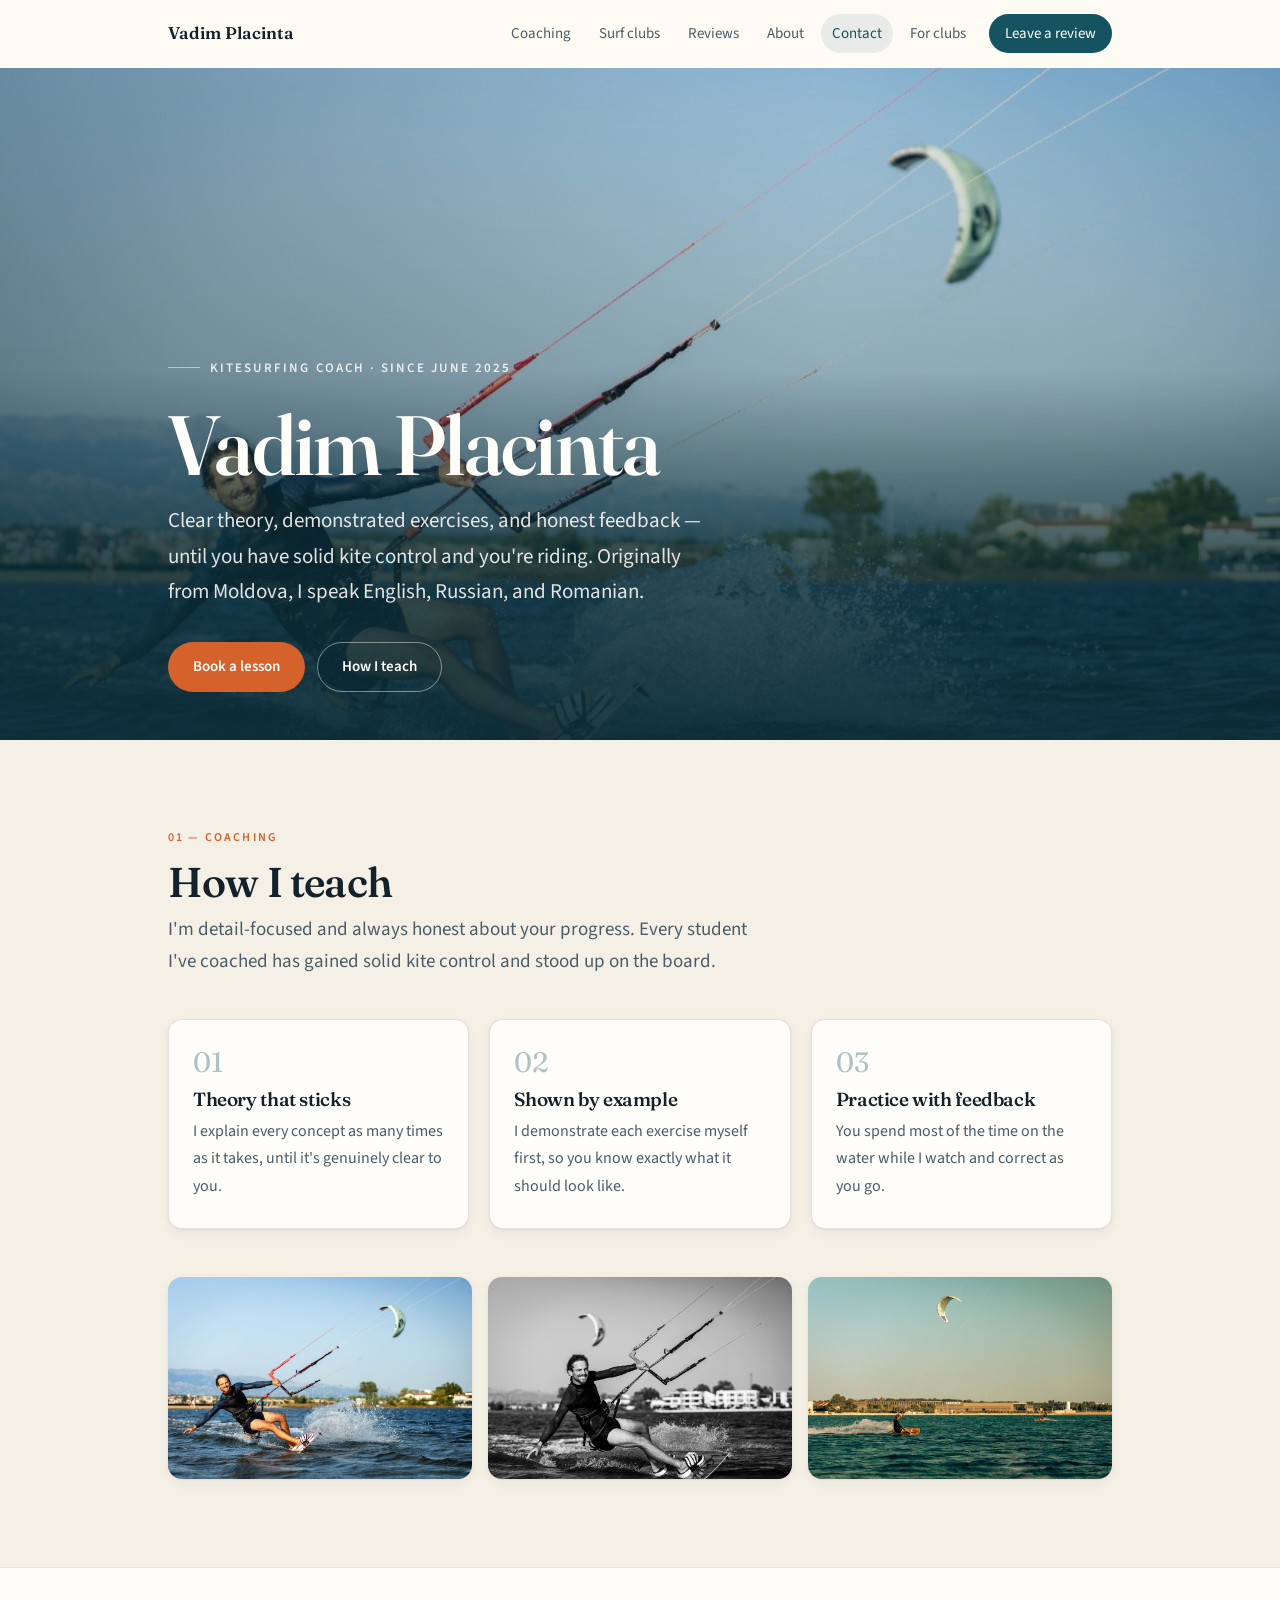
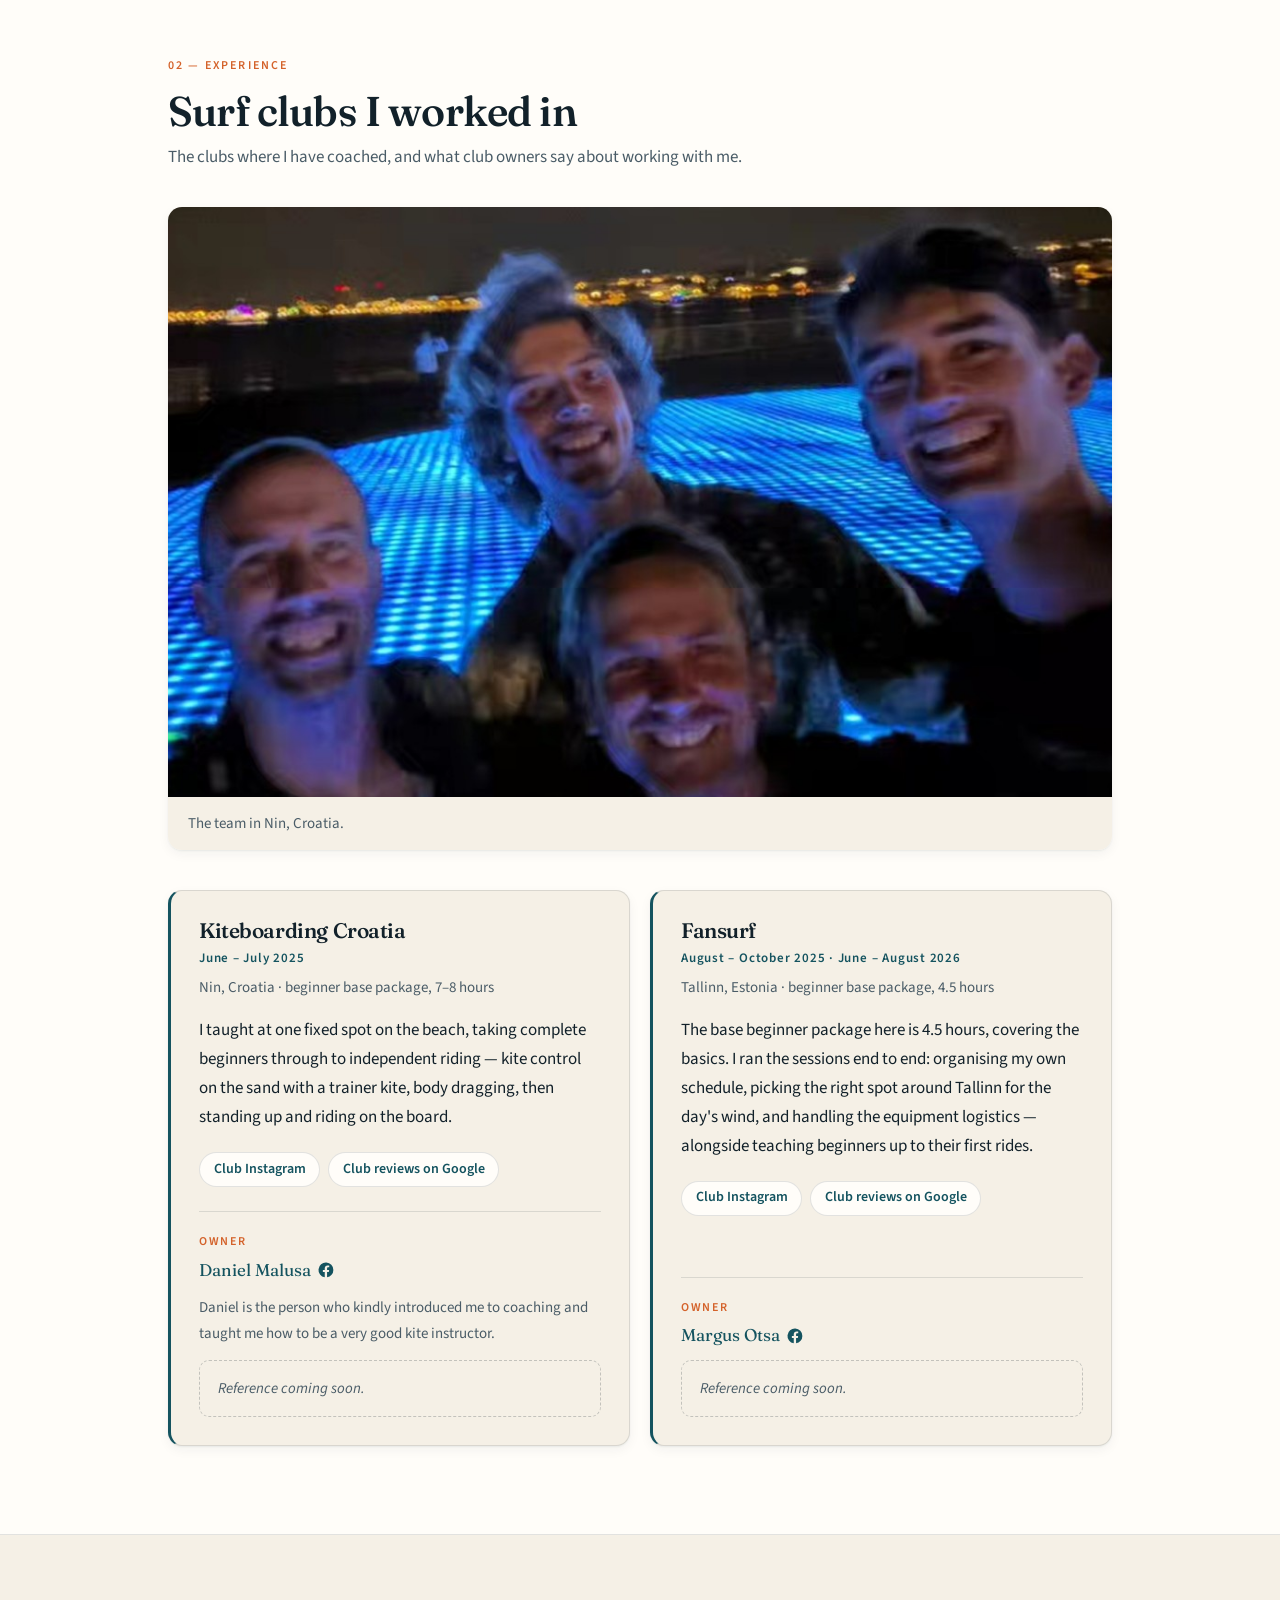
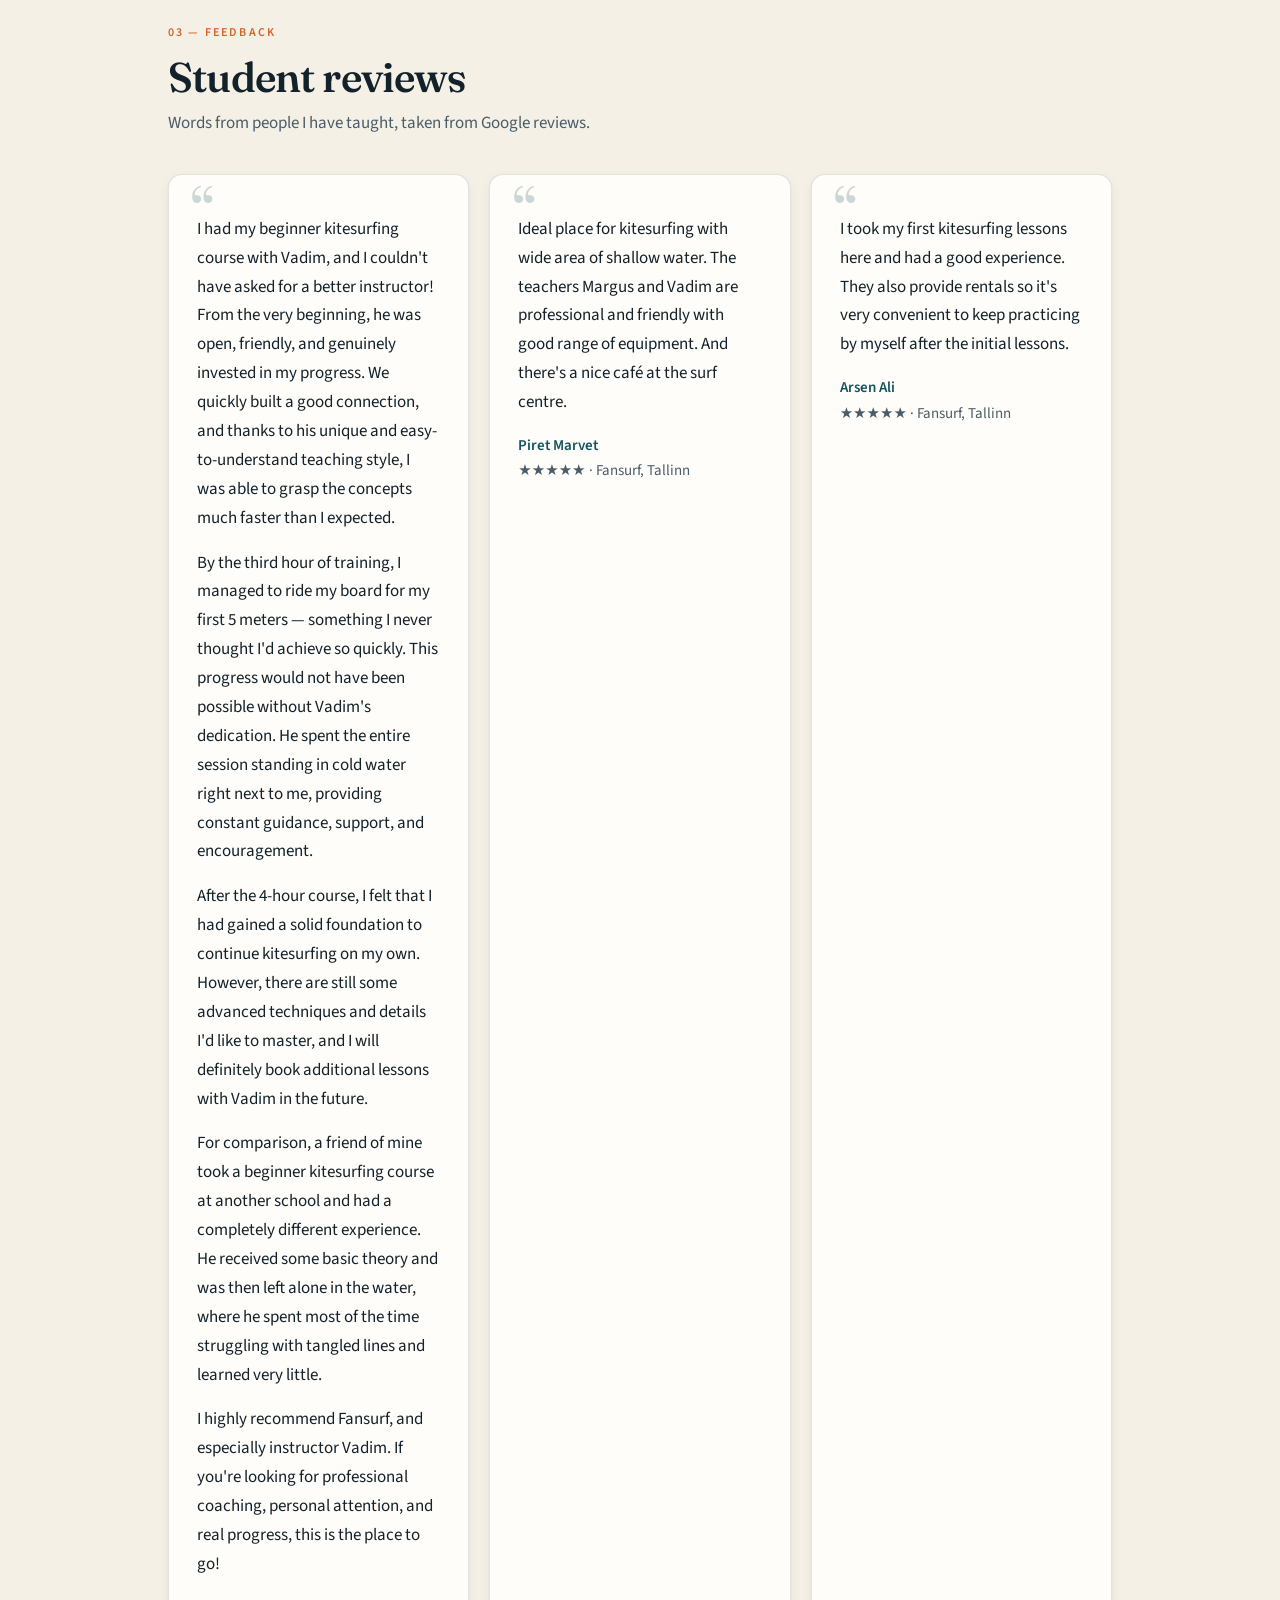
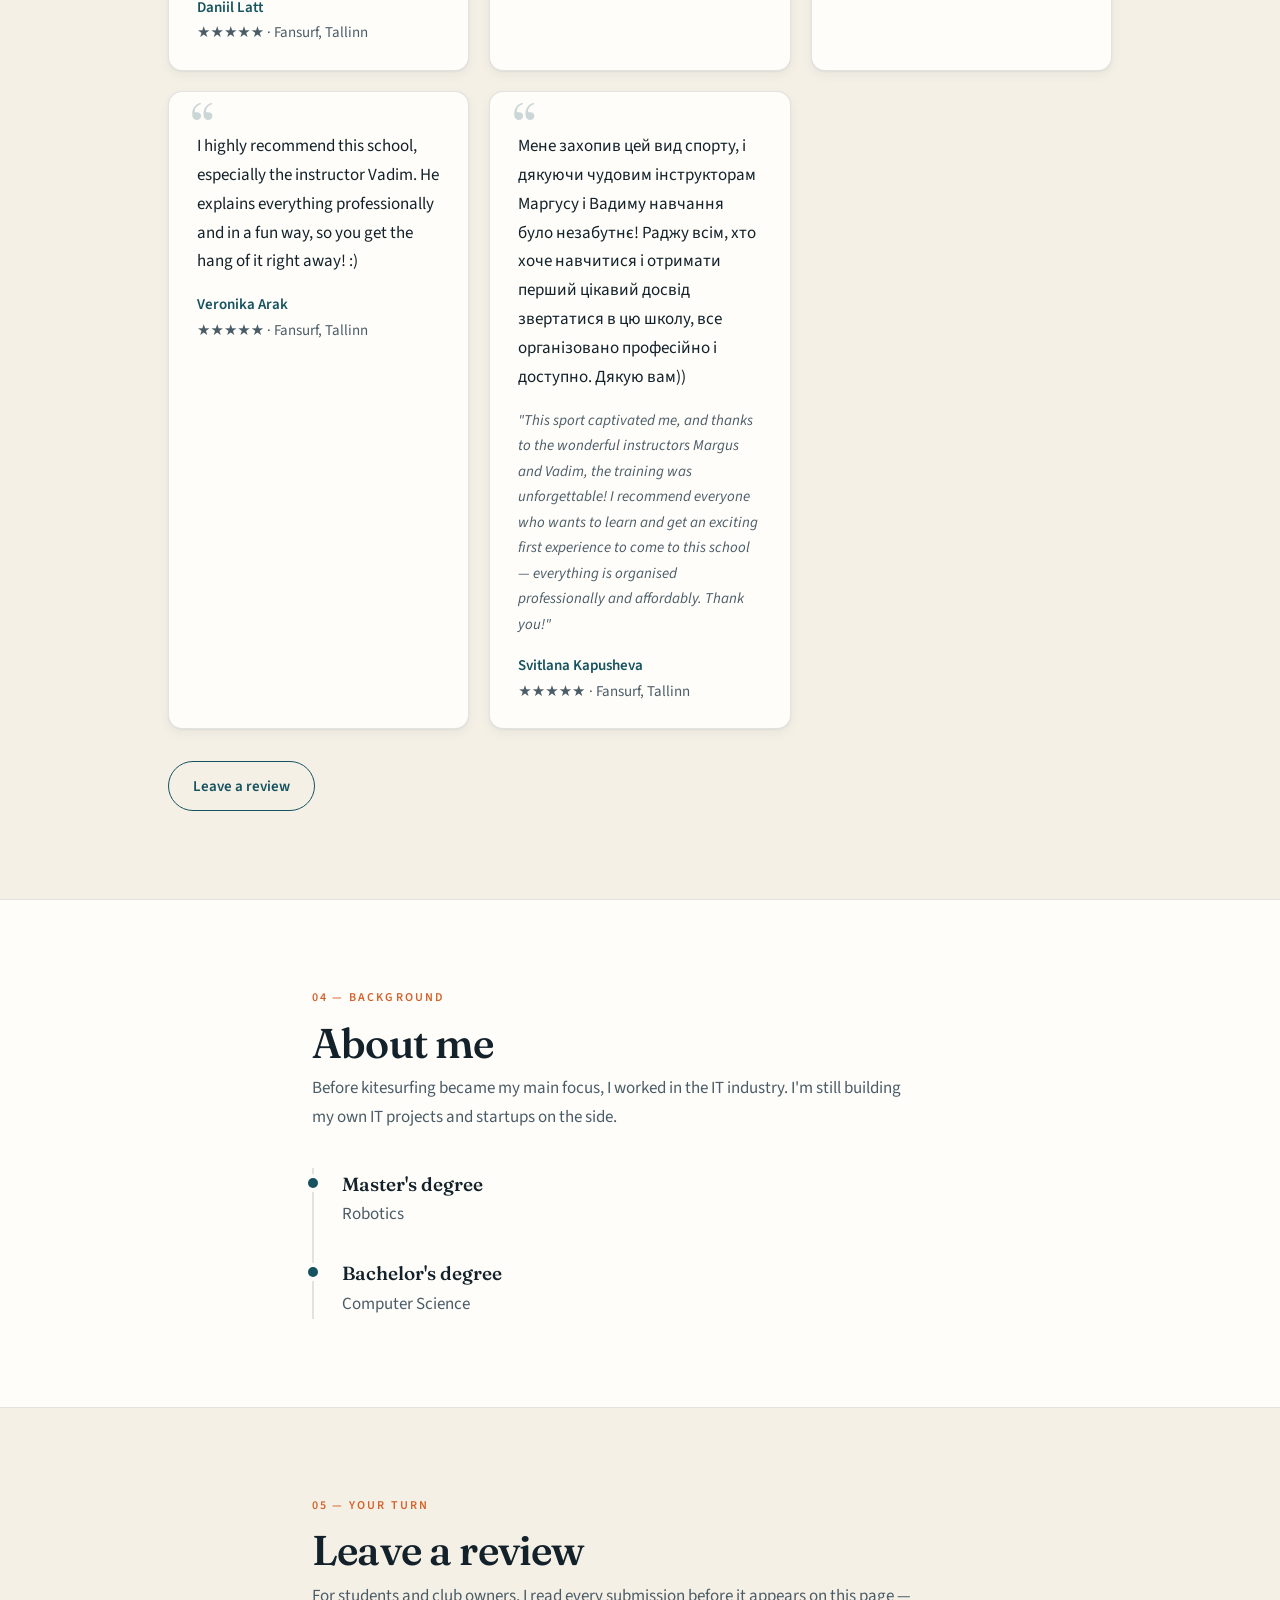
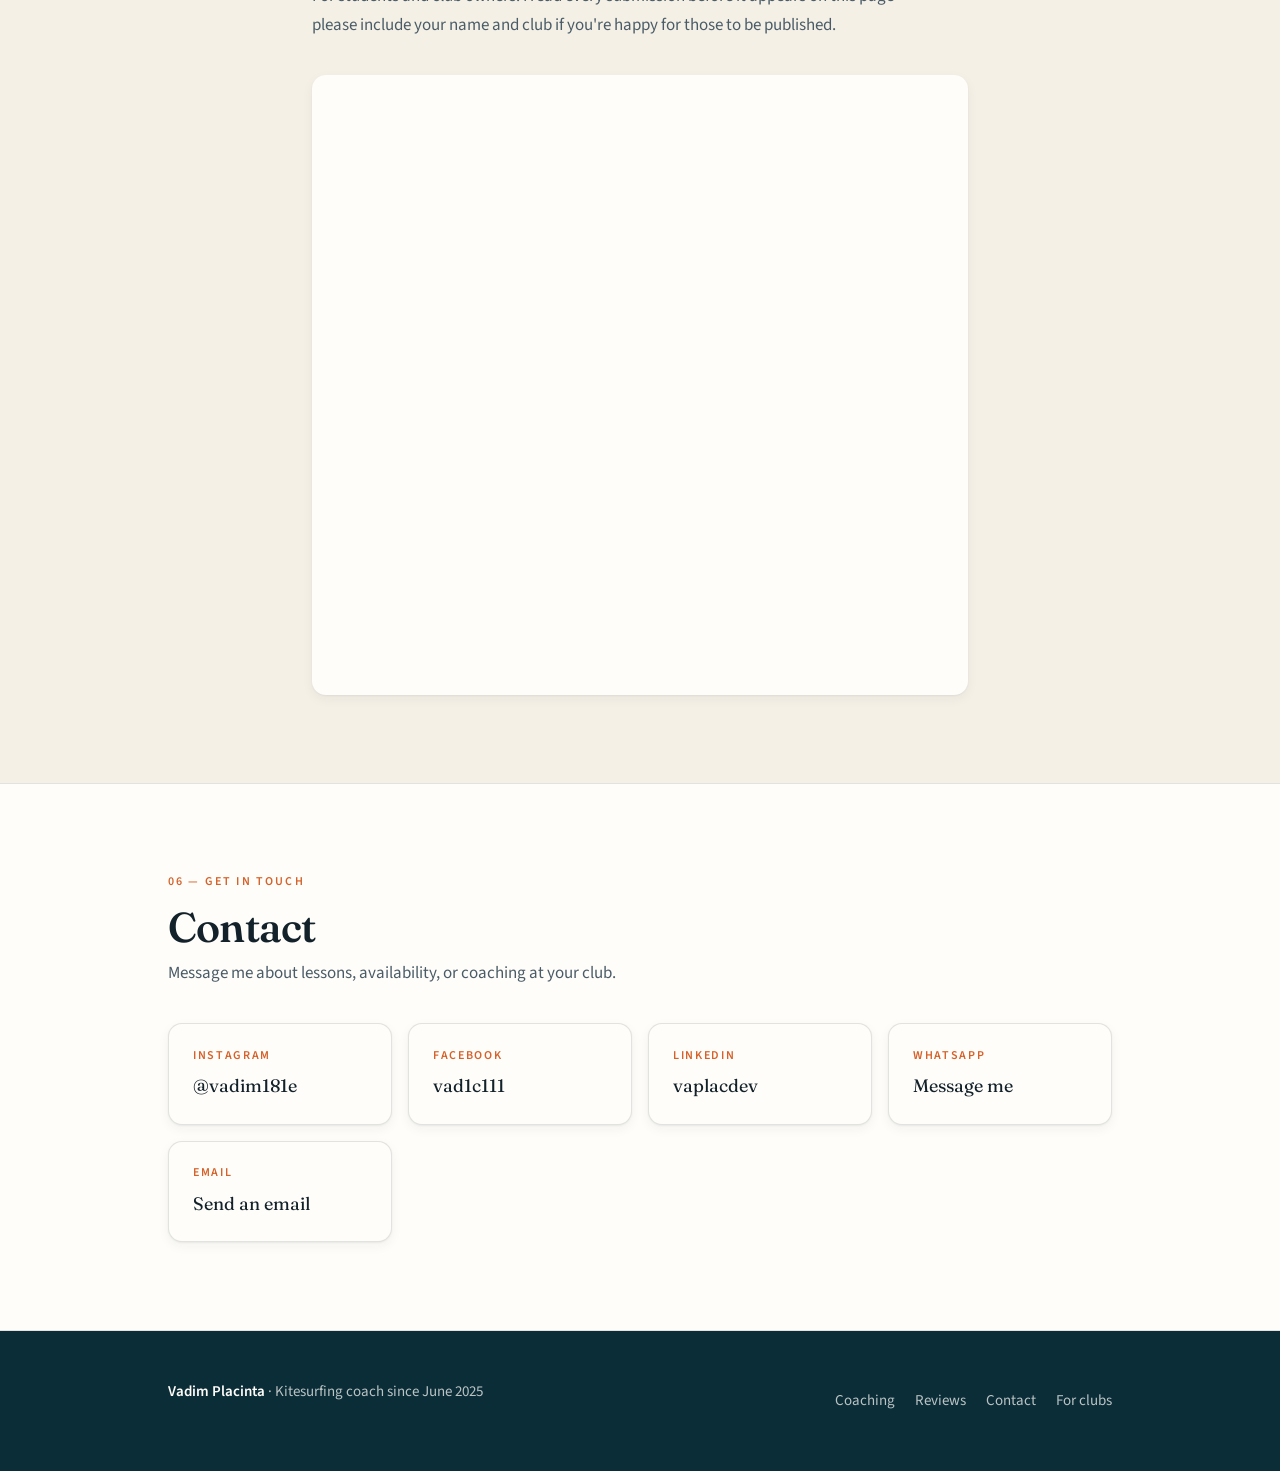
==== commit f6cd230a: "Update student reviews description in index.html to clarify source as Google reviews." ====
--- a/index.html
+++ b/index.html
@@ -248,7 +248,7 @@
           <span class="section-label">03 — Feedback</span>
           <h2>Student reviews</h2>
           <p class="section-intro">
-            Words from people I have taught, published with their permission.
+            Words from people I have taught, taken from Google reviews.
           </p>
 
           <div class="reviews">
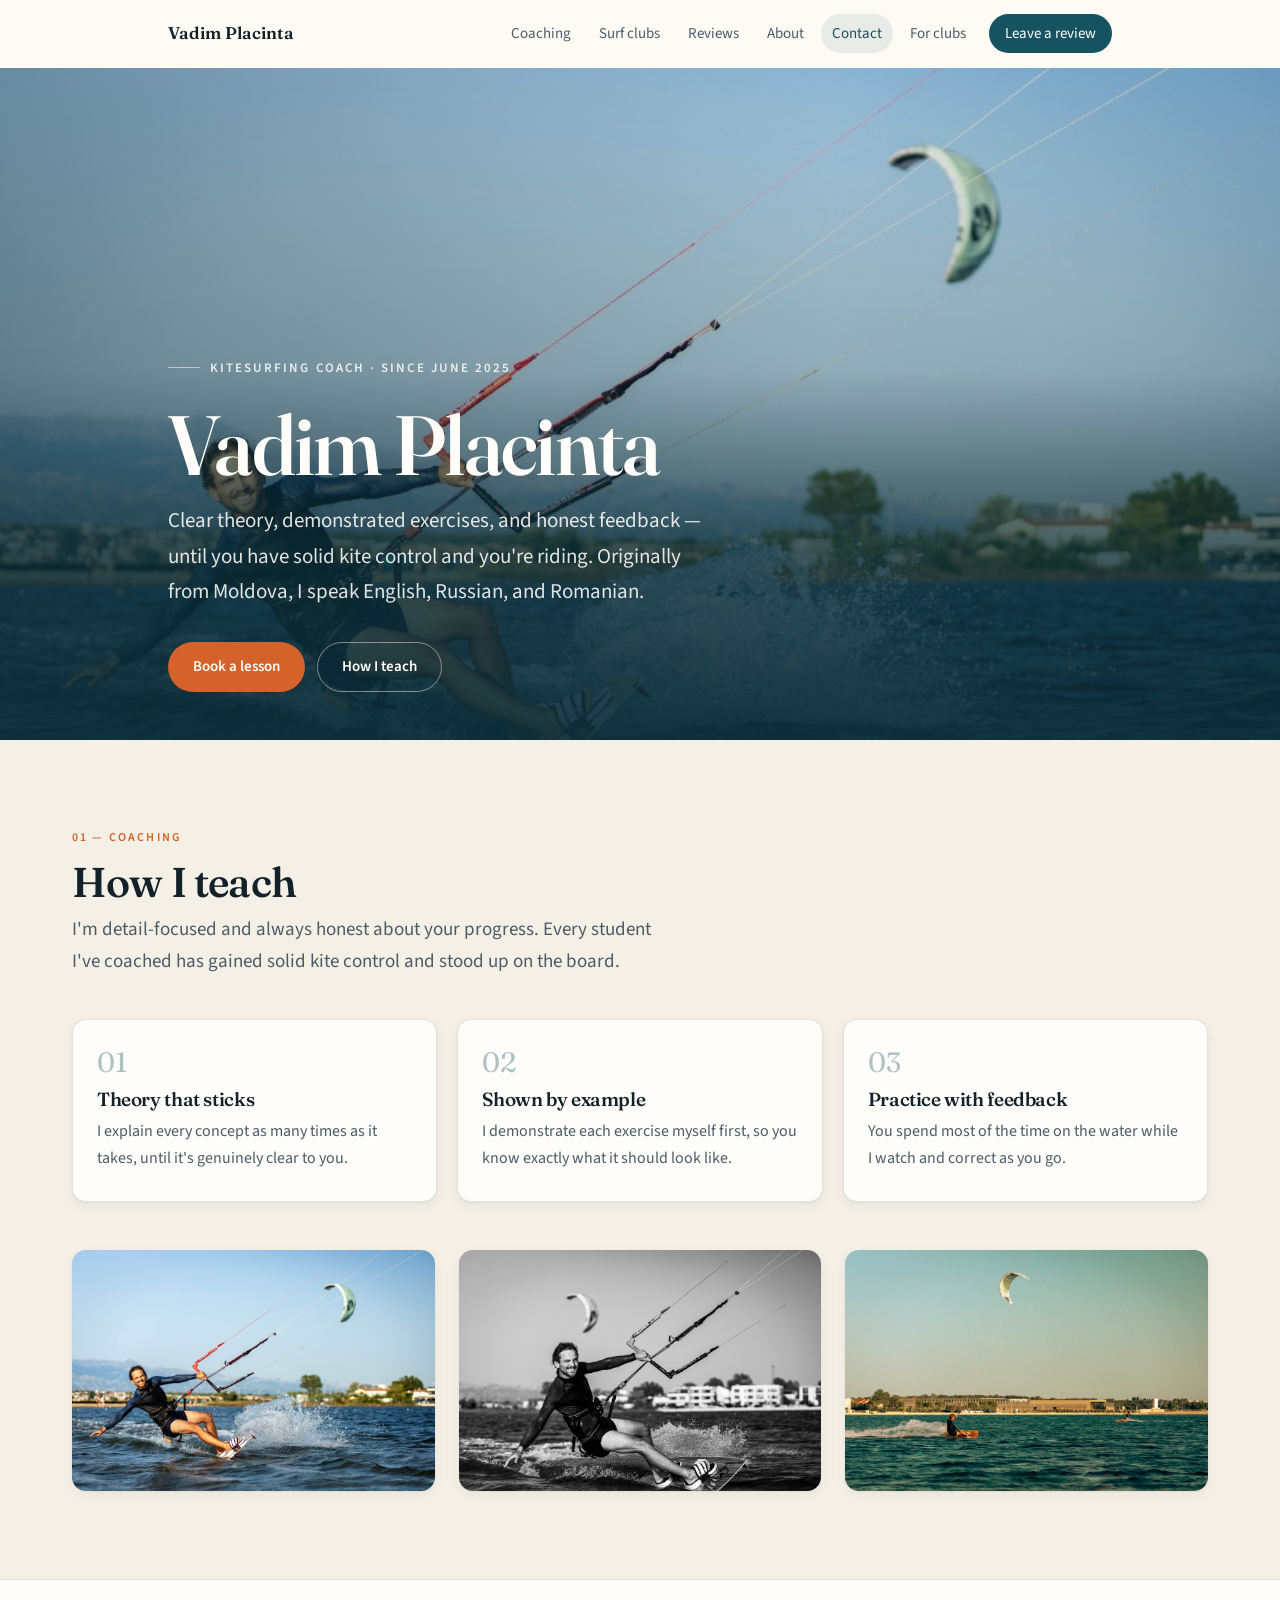
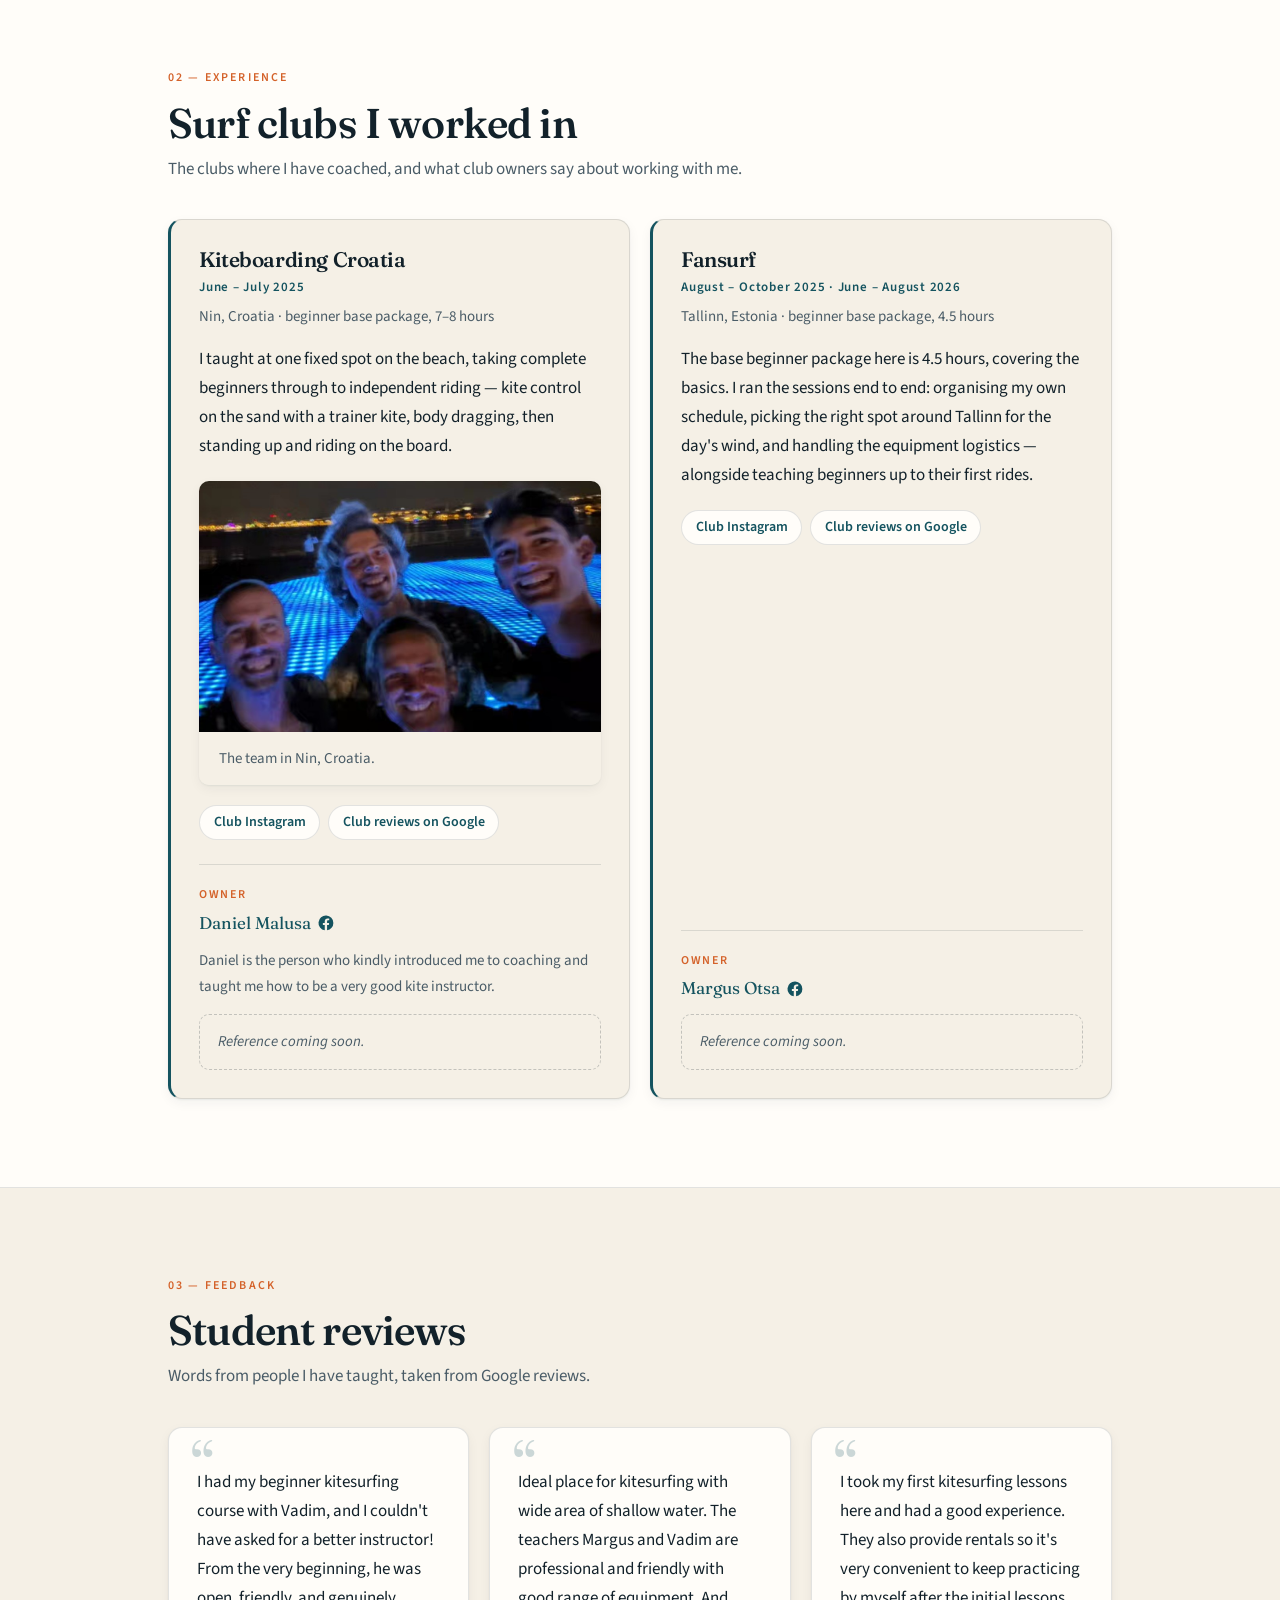
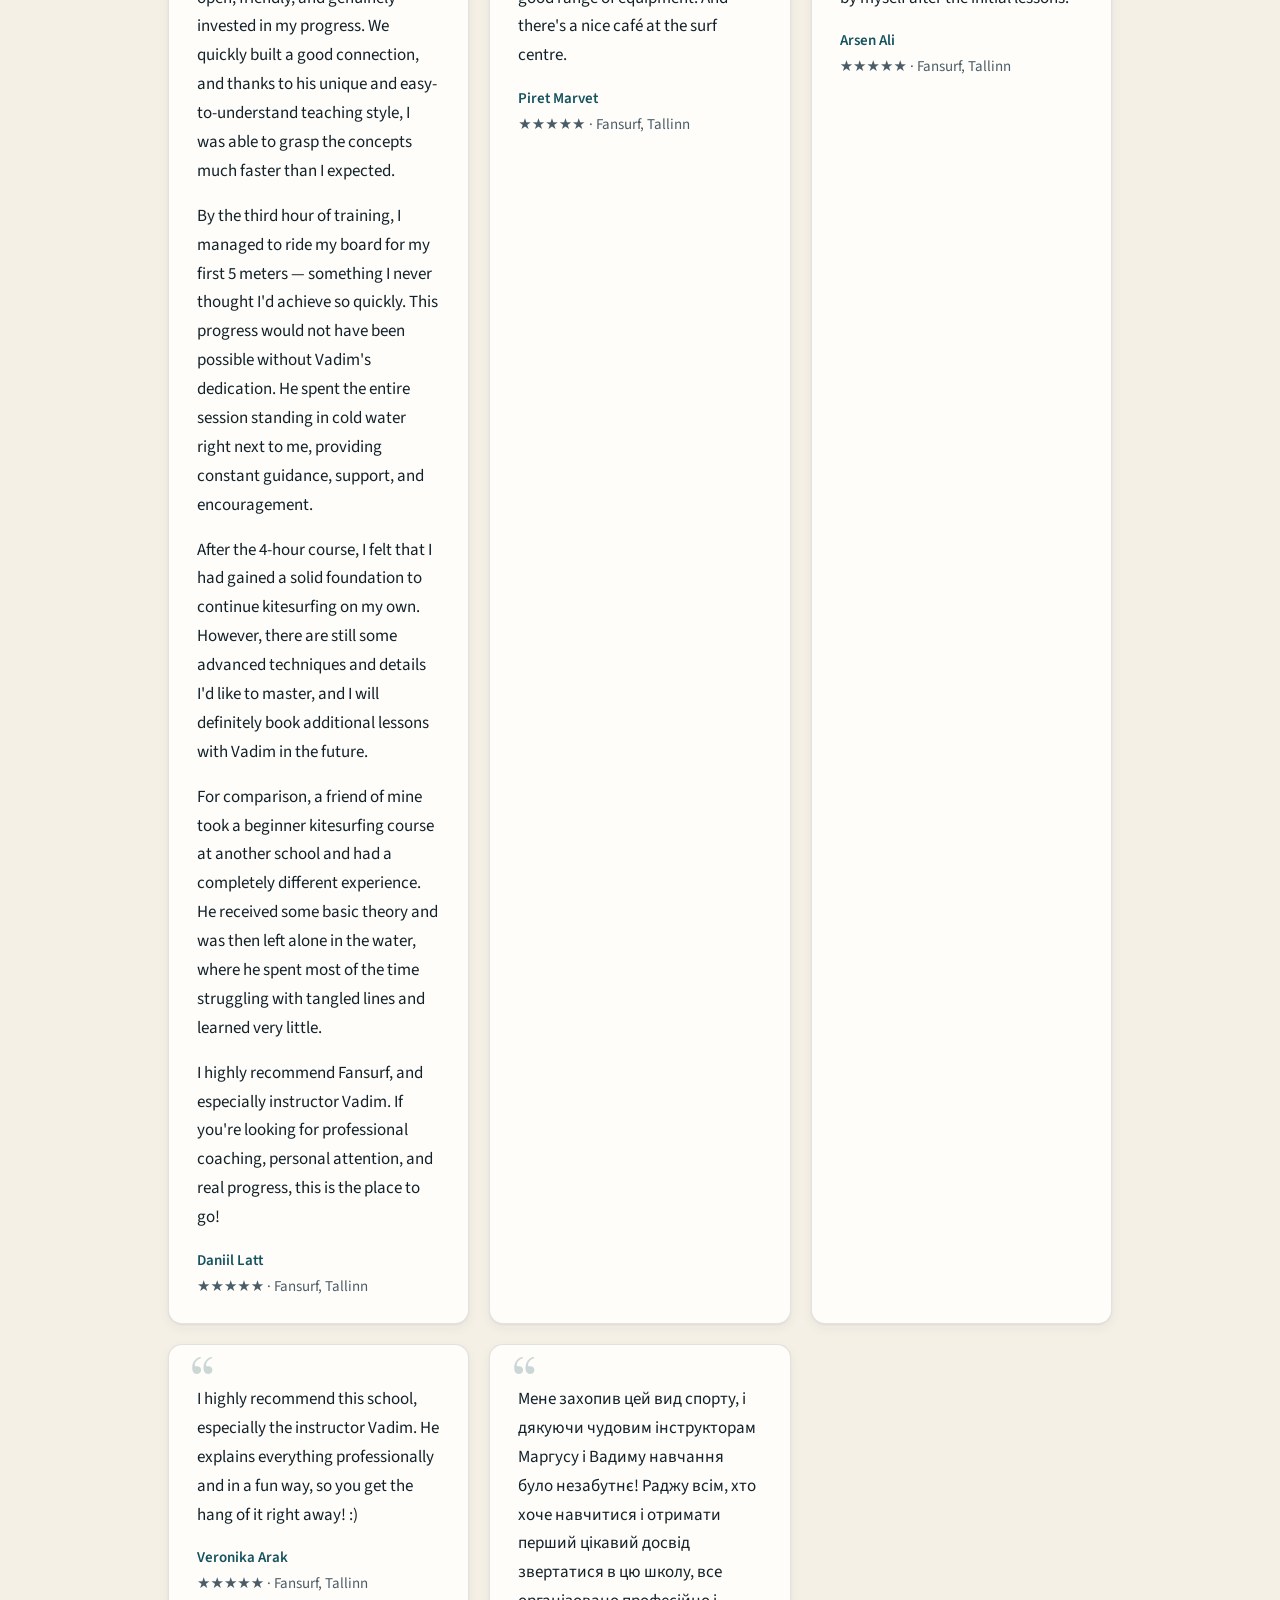
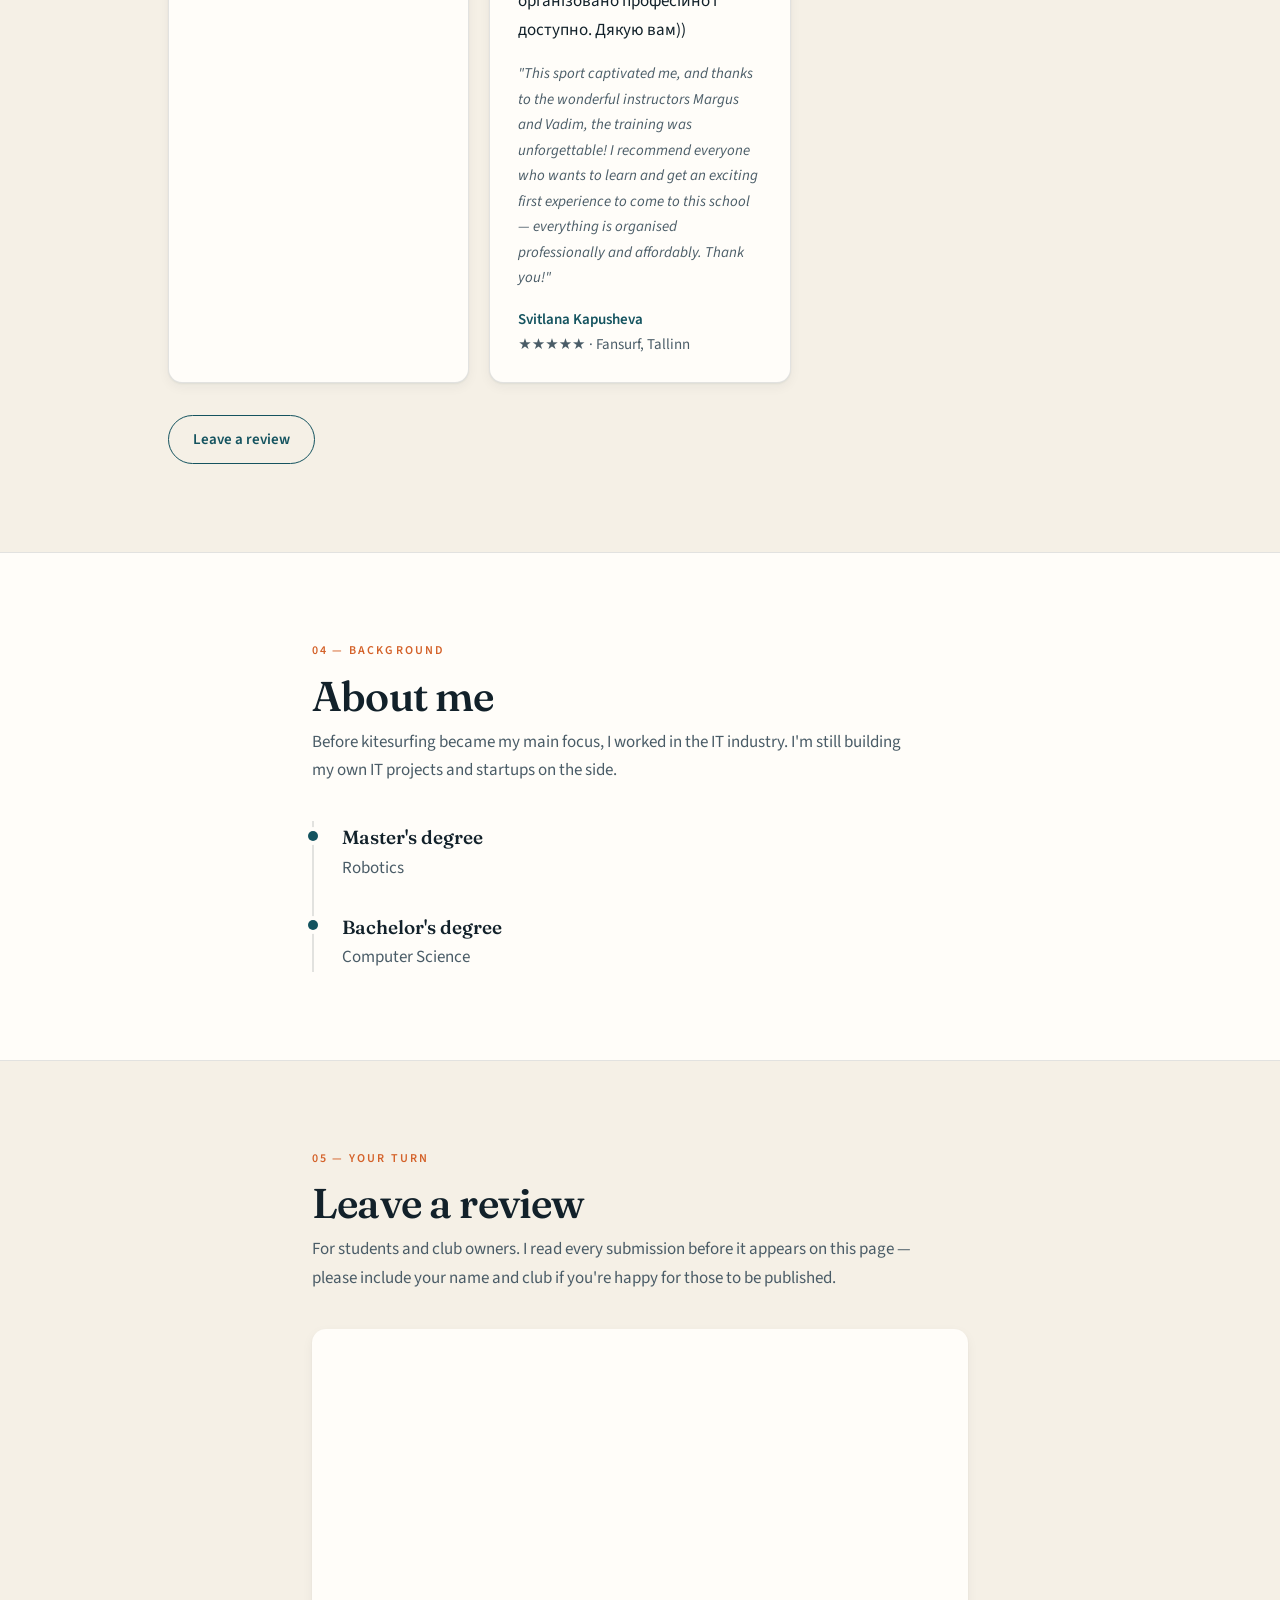
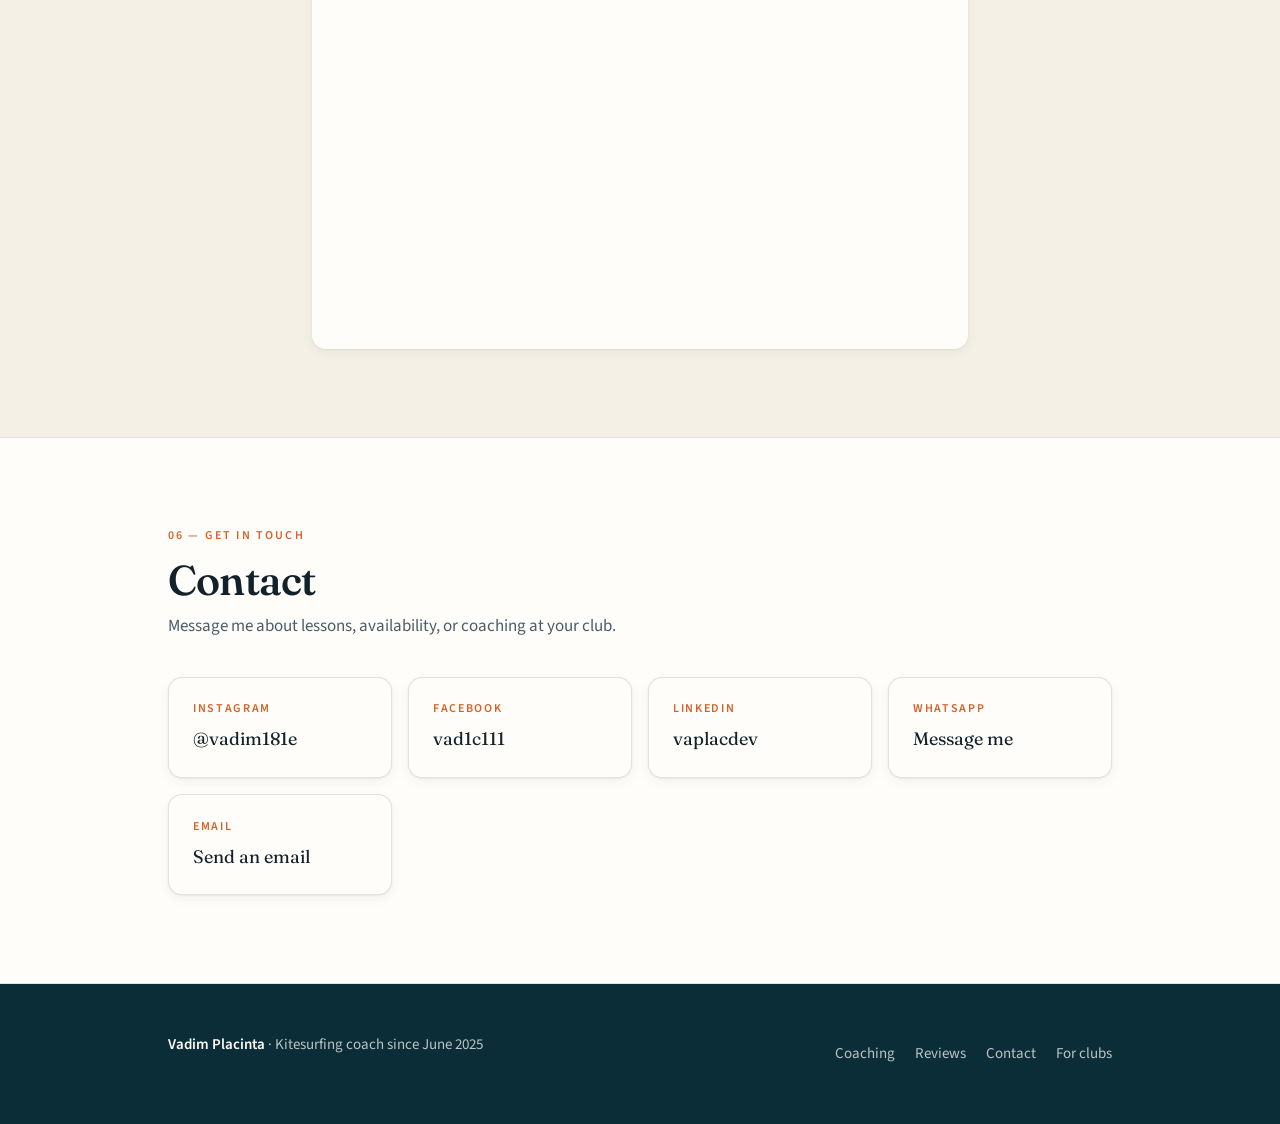
==== commit c655f994: "Refactor index.html to move club photo section and update CSS for responsive design. Adjusted club-p" ====
--- a/index.html
+++ b/index.html
@@ -134,14 +134,6 @@
             working with me.
           </p>
 
-          <figure class="club-photo reveal">
-            <img
-              src="images/croatia-team.jpg"
-              alt="Vadim Placinta with the Kiteboarding Croatia team in Nin"
-            />
-            <figcaption>The team in Nin, Croatia.</figcaption>
-          </figure>
-
           <div class="club-grid">
             <article class="club-card reveal">
               <h3 class="club-name">Kiteboarding Croatia</h3>
@@ -155,6 +147,13 @@
                 sand with a trainer kite, body dragging, then standing up and
                 riding on the board.
               </p>
+              <figure class="club-photo">
+                <img
+                  src="images/croatia-team.jpg"
+                  alt="Vadim Placinta with the Kiteboarding Croatia team in Nin"
+                />
+                <figcaption>The team in Nin, Croatia.</figcaption>
+              </figure>
               <ul class="club-links">
                 <li>
                   <a href="https://www.instagram.com/kiteboardingcroatia/" target="_blank" rel="noopener"
--- a/css/style.css
+++ b/css/style.css
@@ -427,6 +427,20 @@
   margin-top: 3rem;
 }
 
+@media (min-width: 60rem) {
+  #coaching .wrap {
+    max-width: 74rem;
+  }
+
+  .gallery {
+    gap: 1.5rem;
+  }
+
+  .gallery img {
+    aspect-ratio: 4 / 3;
+  }
+}
+
 .gallery figure {
   margin: 0;
   overflow: hidden;
@@ -589,9 +603,9 @@
 }
 
 .club-photo {
-  margin: 0 0 2.5rem;
+  margin: 0 0 1.25rem;
   overflow: hidden;
-  border-radius: 14px;
+  border-radius: 10px;
   box-shadow: var(--shadow-sm);
 }
 
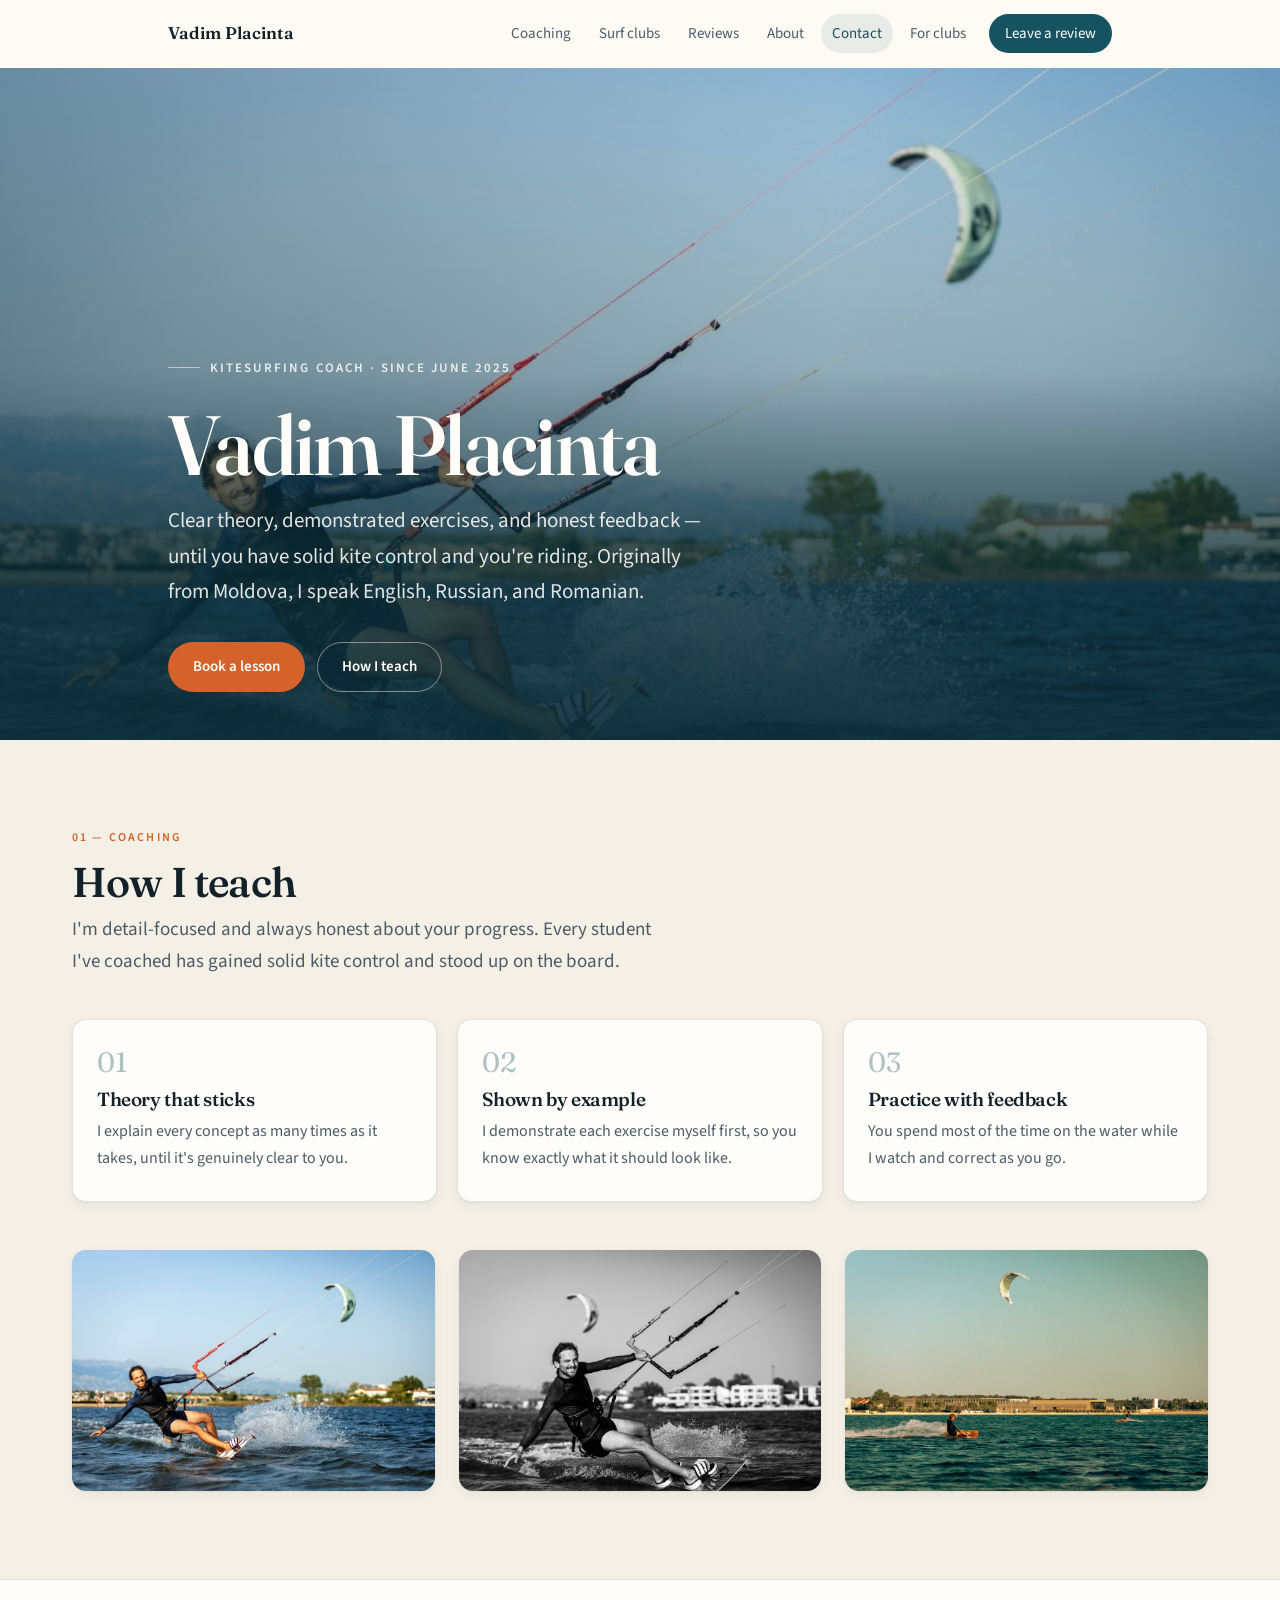
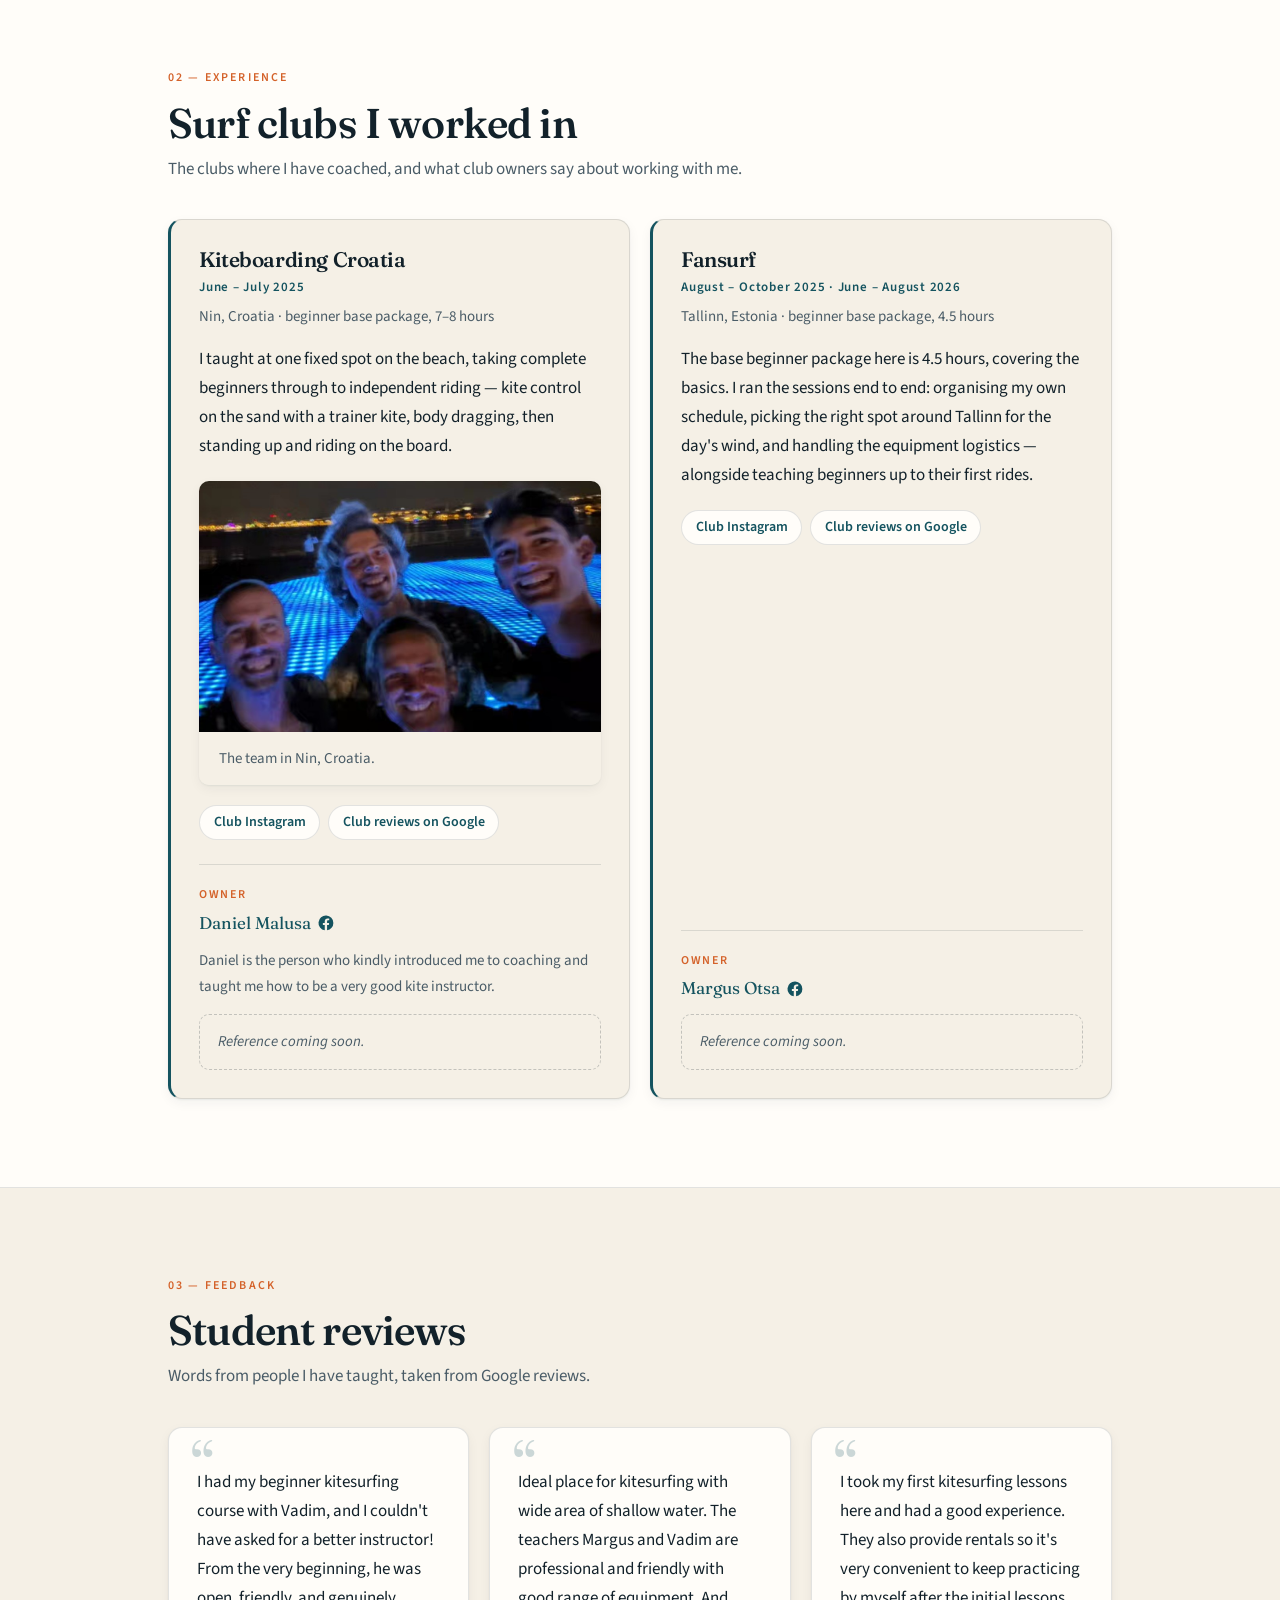
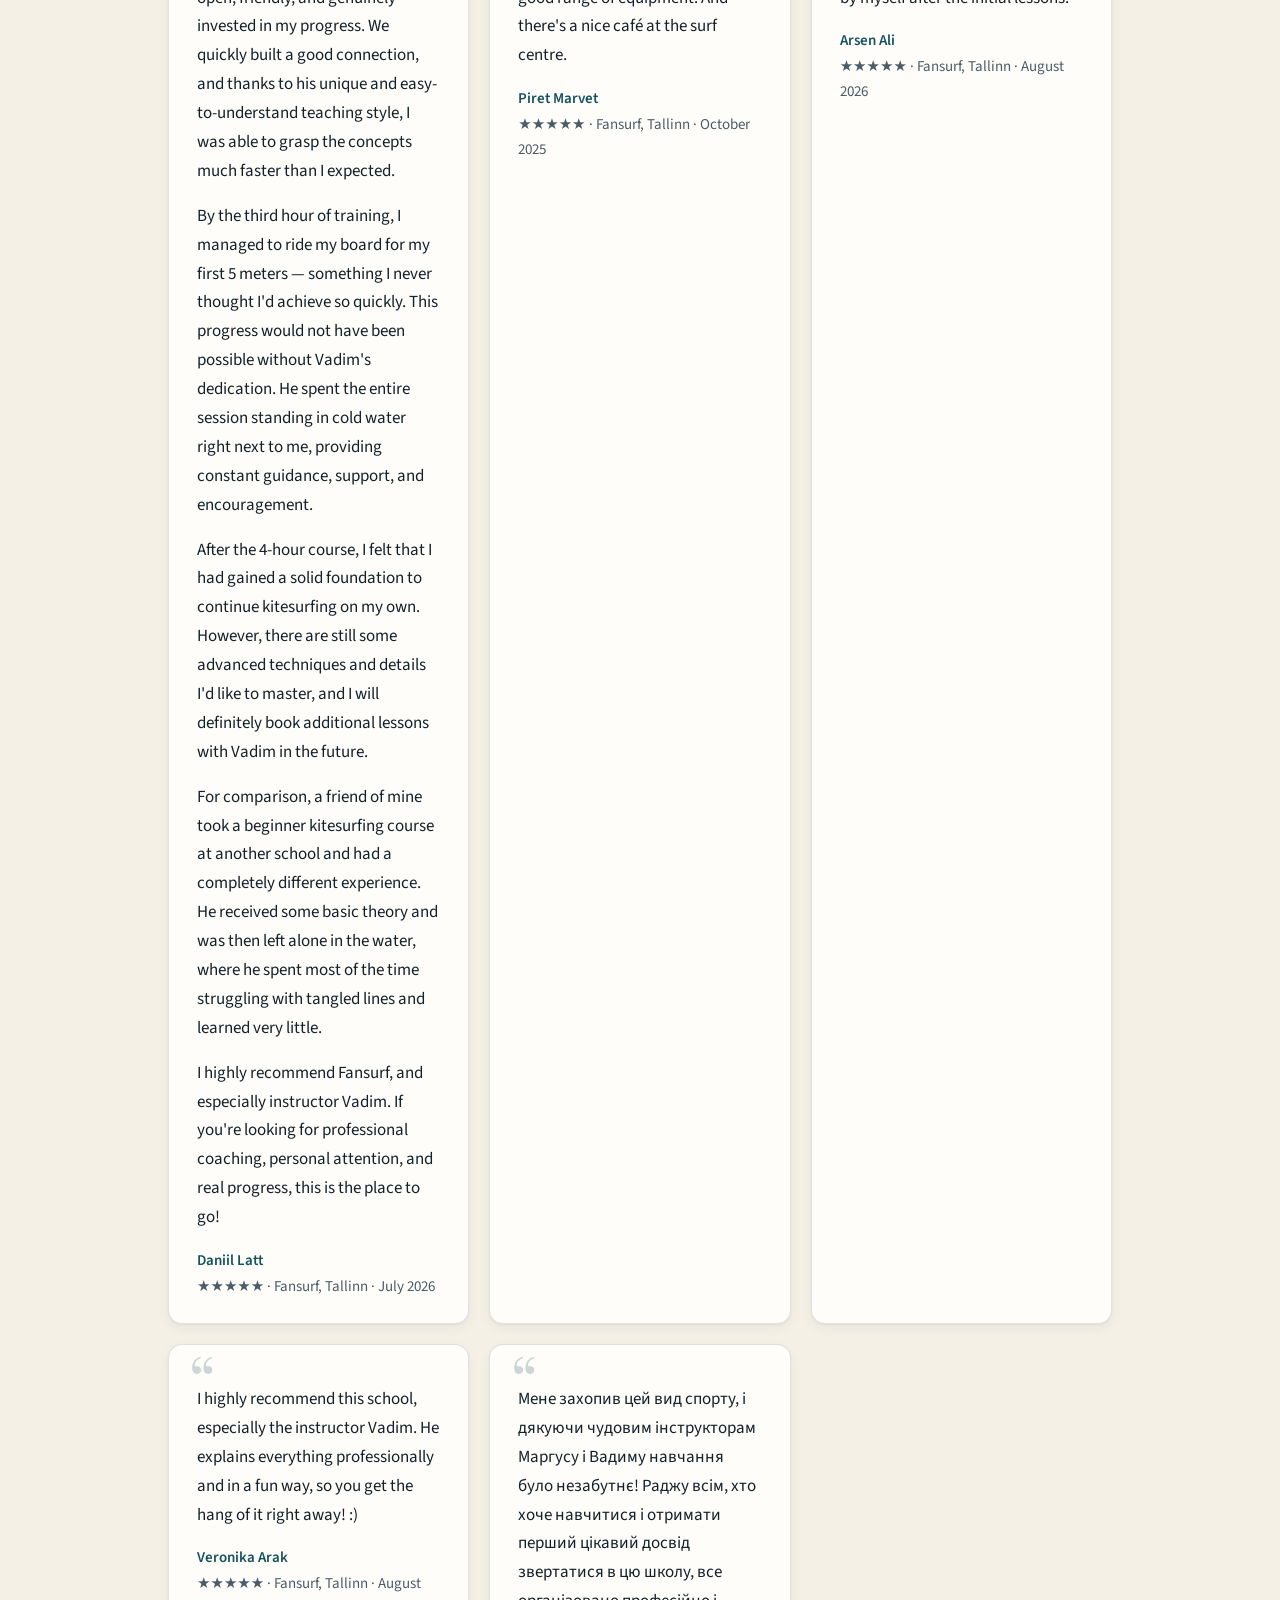
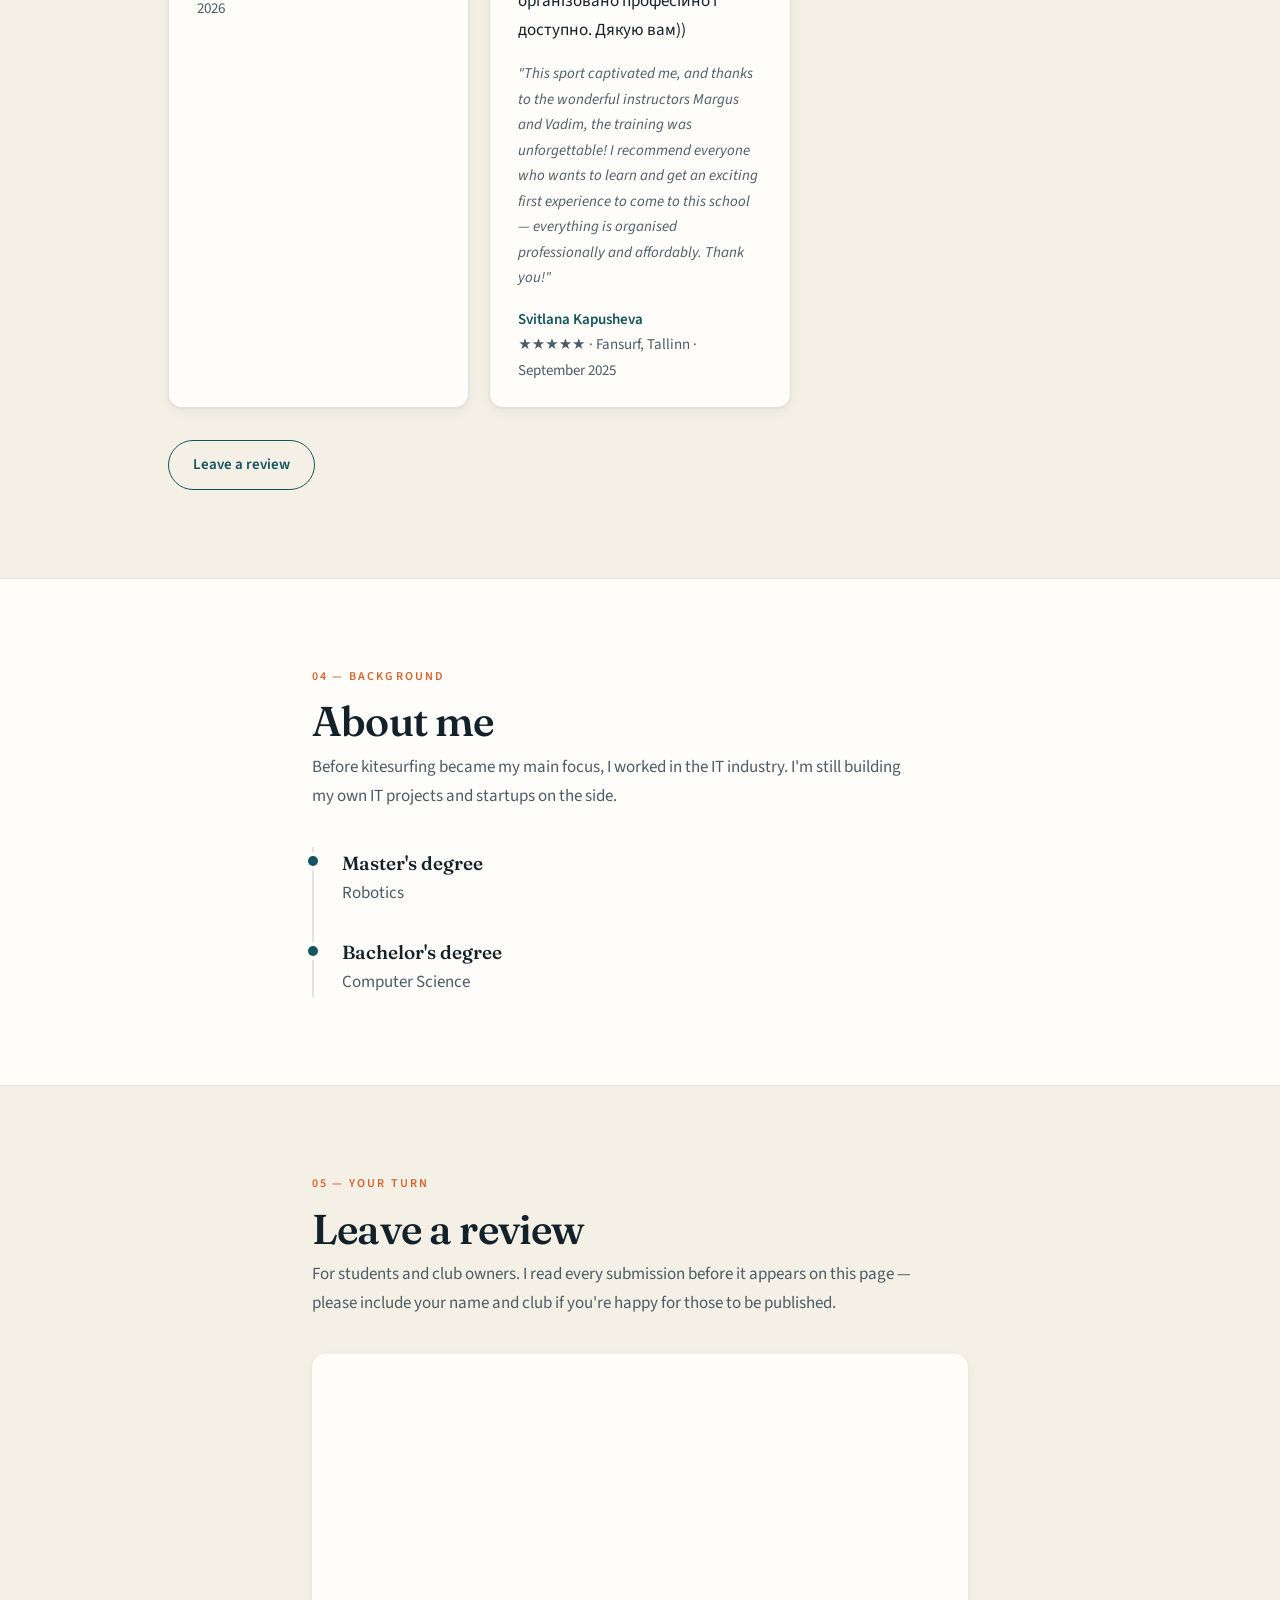
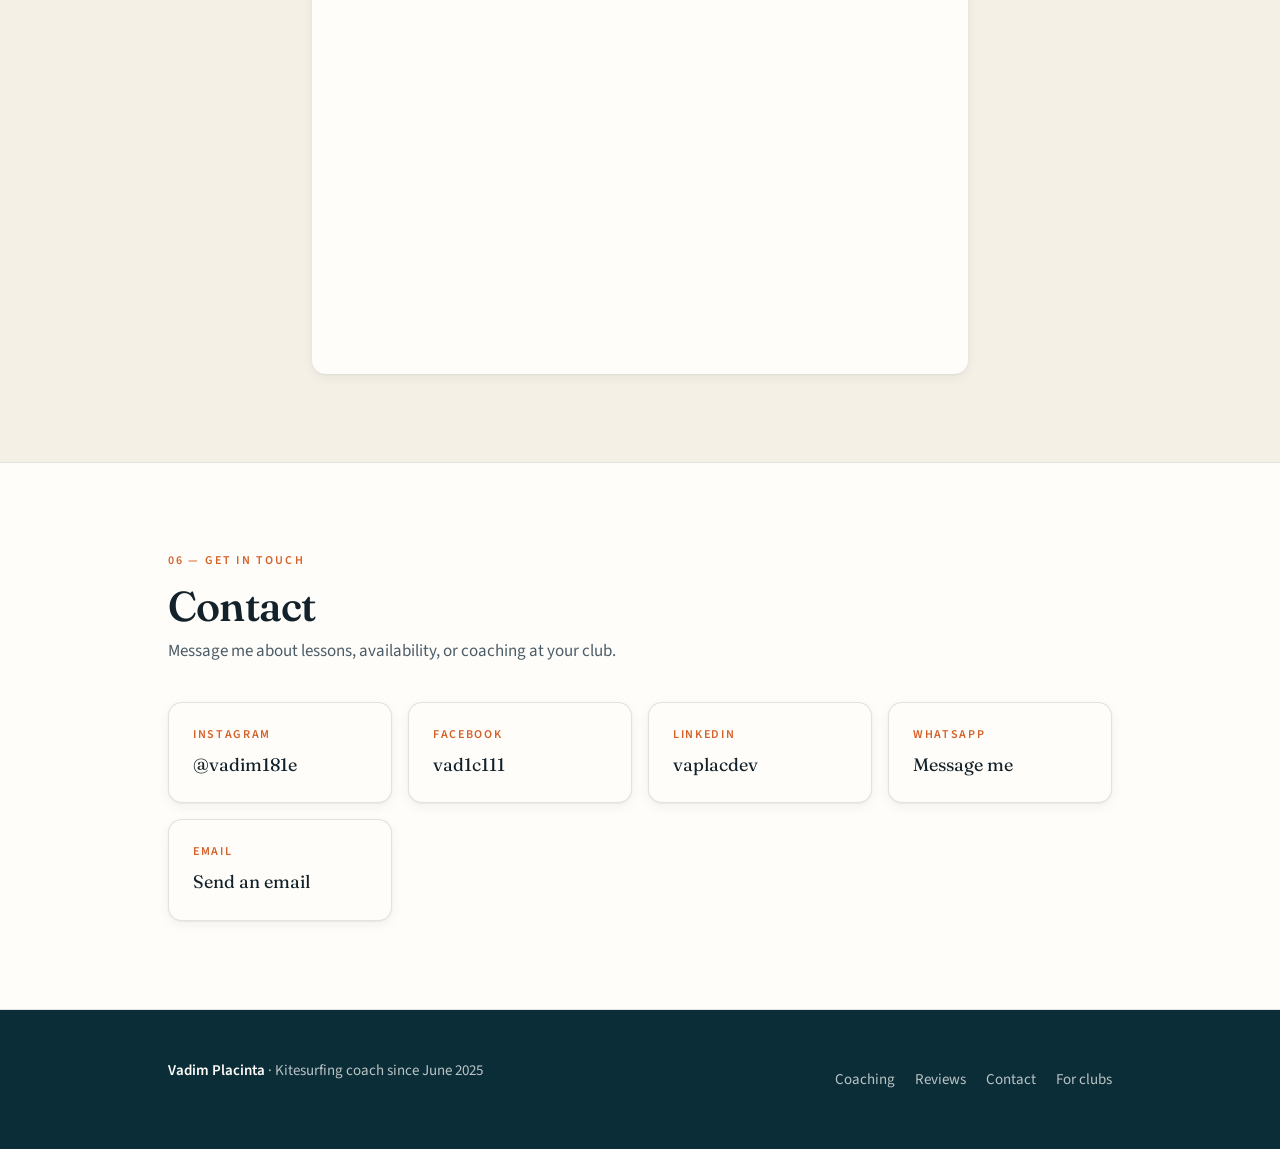
==== commit 46d979c4: "Update employers.html section title and content; adjust index.html footer to include specific dates " ====
--- a/index.html
+++ b/index.html
@@ -289,7 +289,7 @@
               </p>
               <footer>
                 Daniil Latt
-                <span>★★★★★ · Fansurf, Tallinn</span>
+                <span>★★★★★ · Fansurf, Tallinn · July 2026</span>
               </footer>
             </blockquote>
 
@@ -302,7 +302,7 @@
               </p>
               <footer>
                 Piret Marvet
-                <span>★★★★★ · Fansurf, Tallinn</span>
+                <span>★★★★★ · Fansurf, Tallinn · October 2025</span>
               </footer>
             </blockquote>
 
@@ -314,7 +314,7 @@
               </p>
               <footer>
                 Arsen Ali
-                <span>★★★★★ · Fansurf, Tallinn</span>
+                <span>★★★★★ · Fansurf, Tallinn · August 2026</span>
               </footer>
             </blockquote>
 
@@ -326,7 +326,7 @@
               </p>
               <footer>
                 Veronika Arak
-                <span>★★★★★ · Fansurf, Tallinn</span>
+                <span>★★★★★ · Fansurf, Tallinn · August 2026</span>
               </footer>
             </blockquote>
 
@@ -346,7 +346,7 @@
               </p>
               <footer>
                 Svitlana Kapusheva
-                <span>★★★★★ · Fansurf, Tallinn</span>
+                <span>★★★★★ · Fansurf, Tallinn · September 2025</span>
               </footer>
             </blockquote>
           </div>
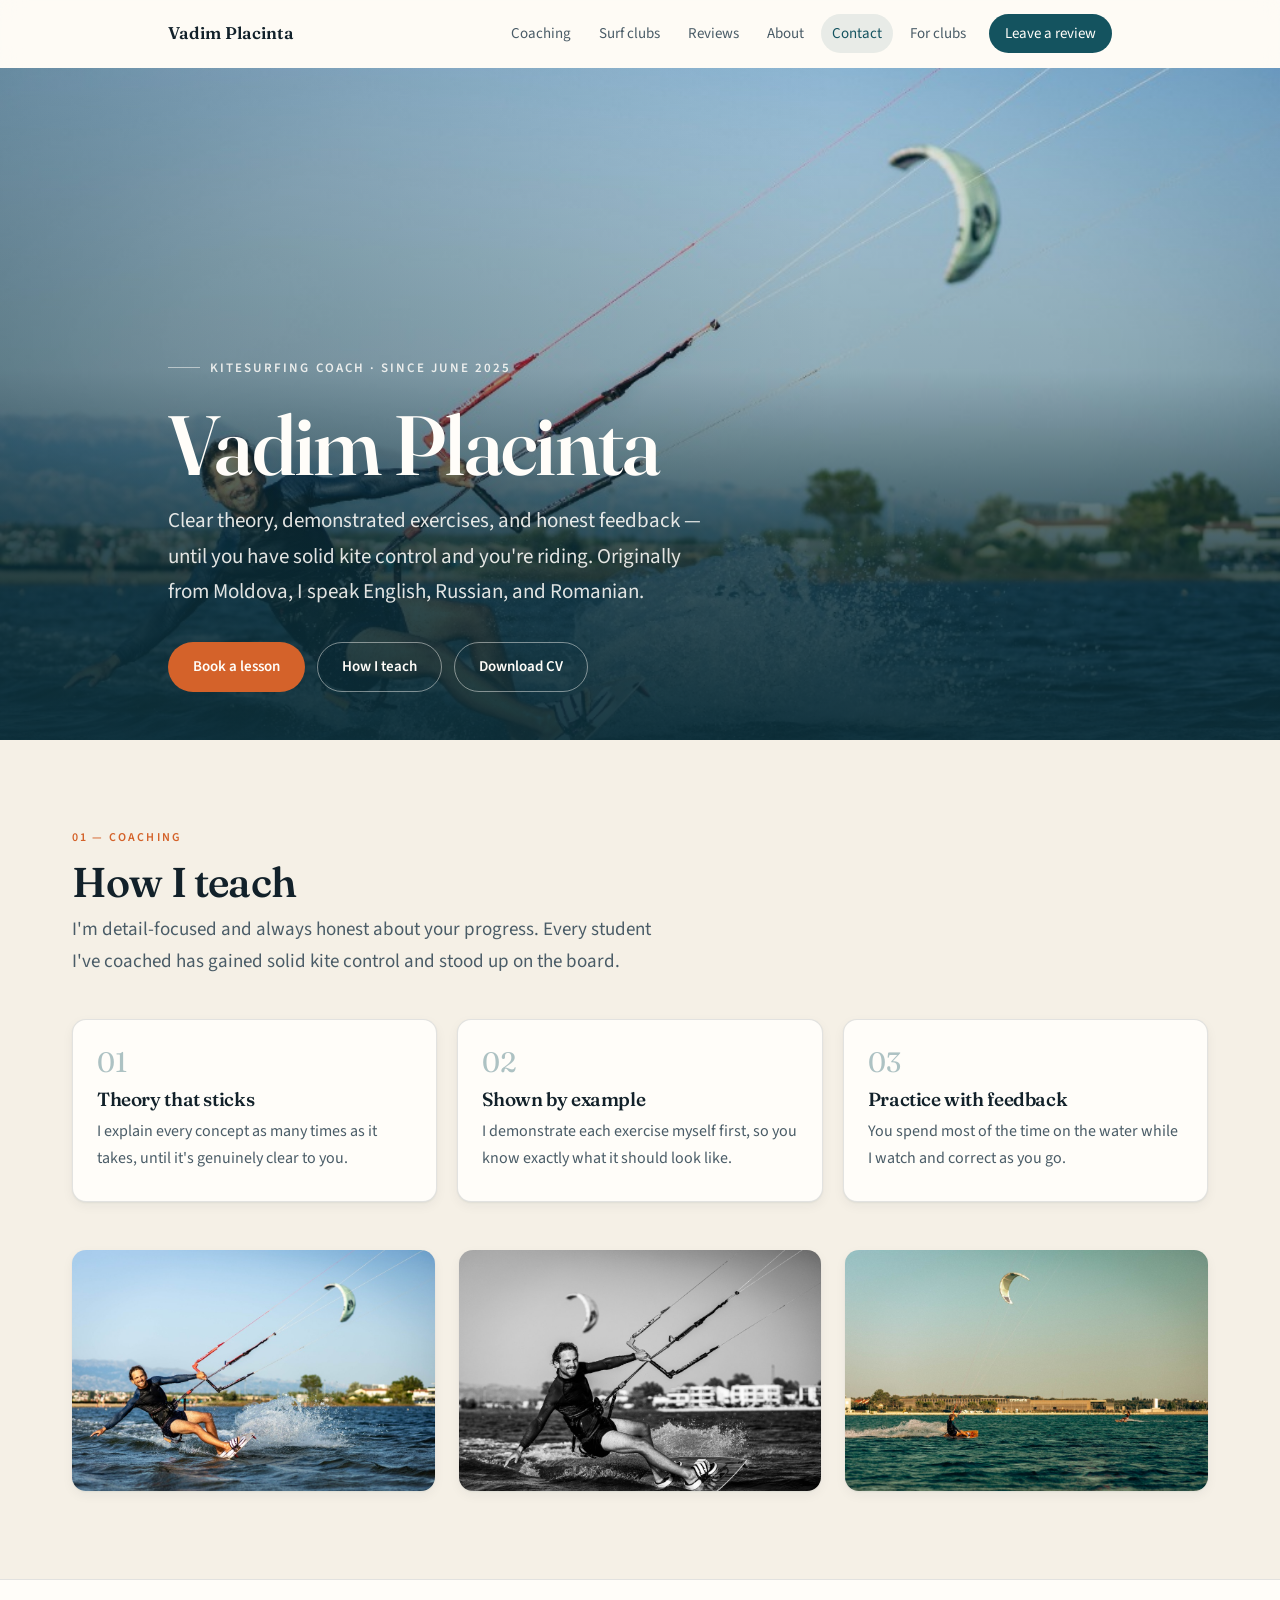
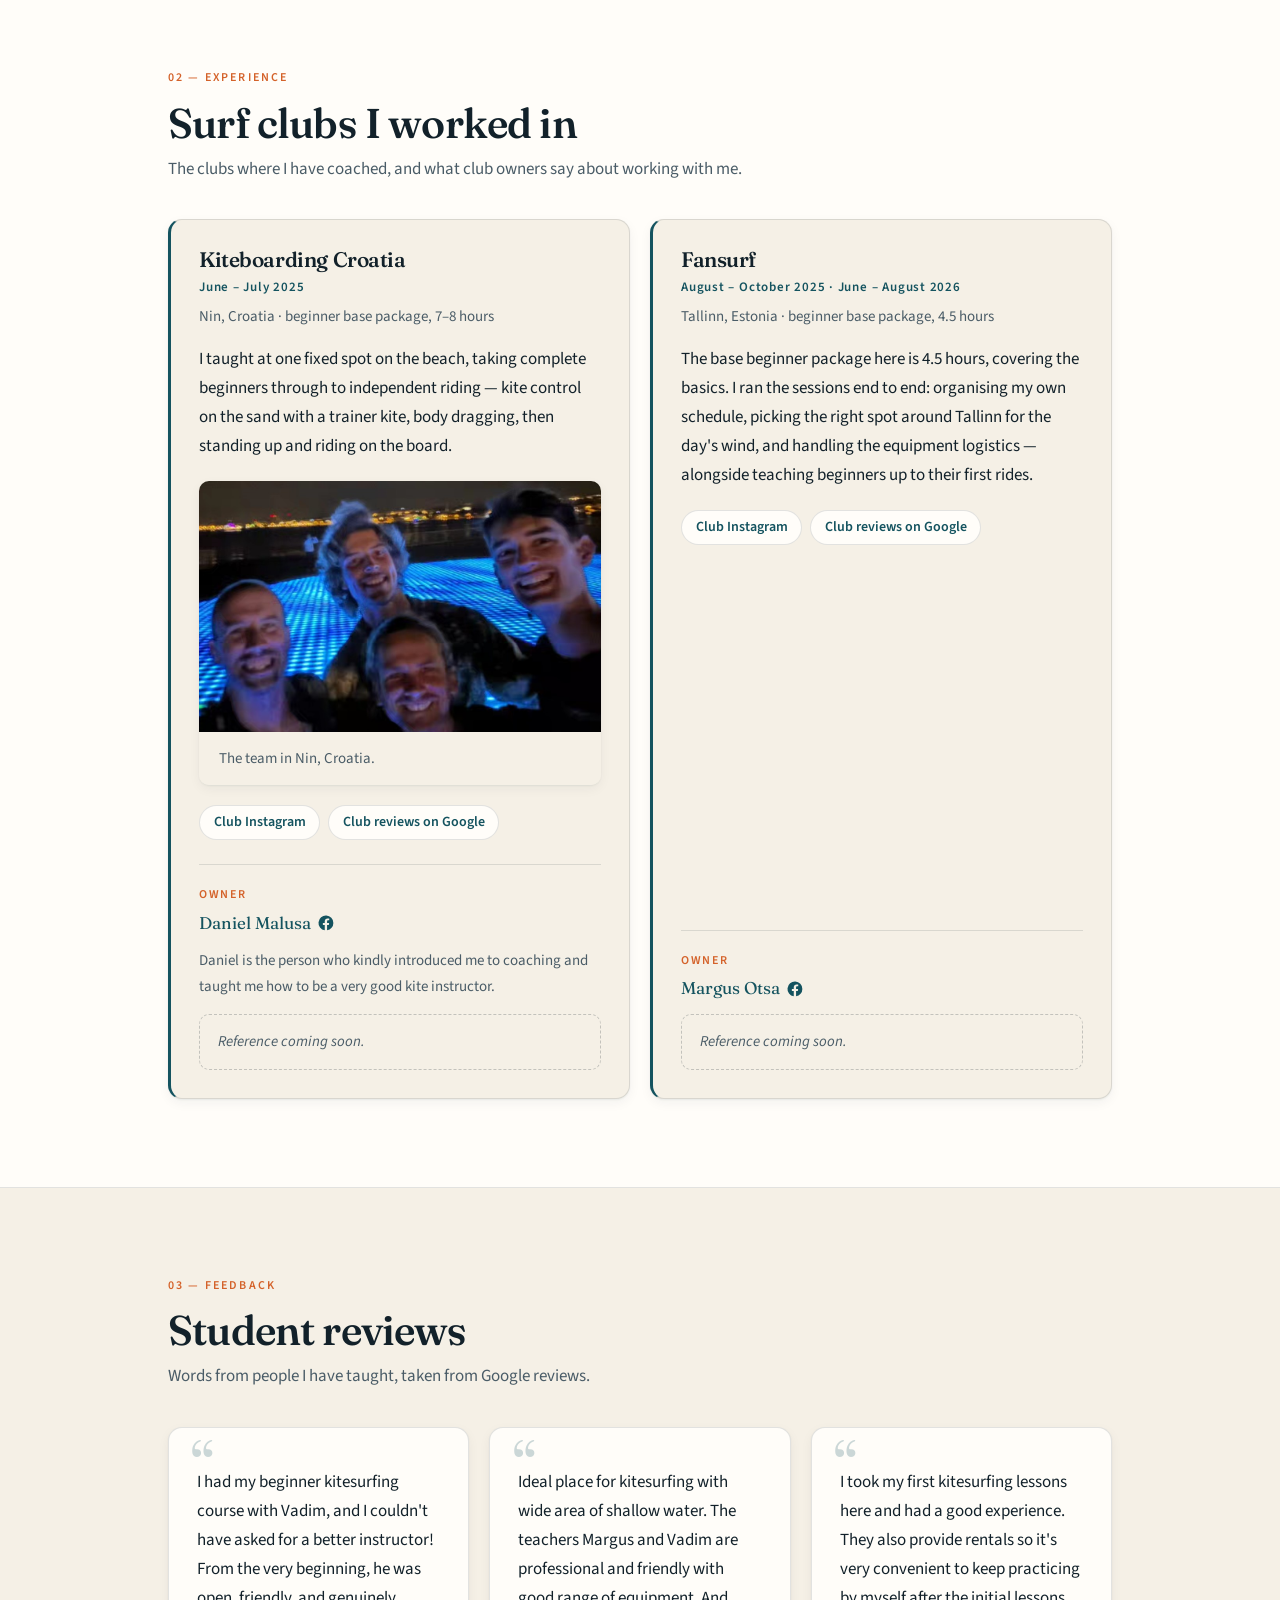
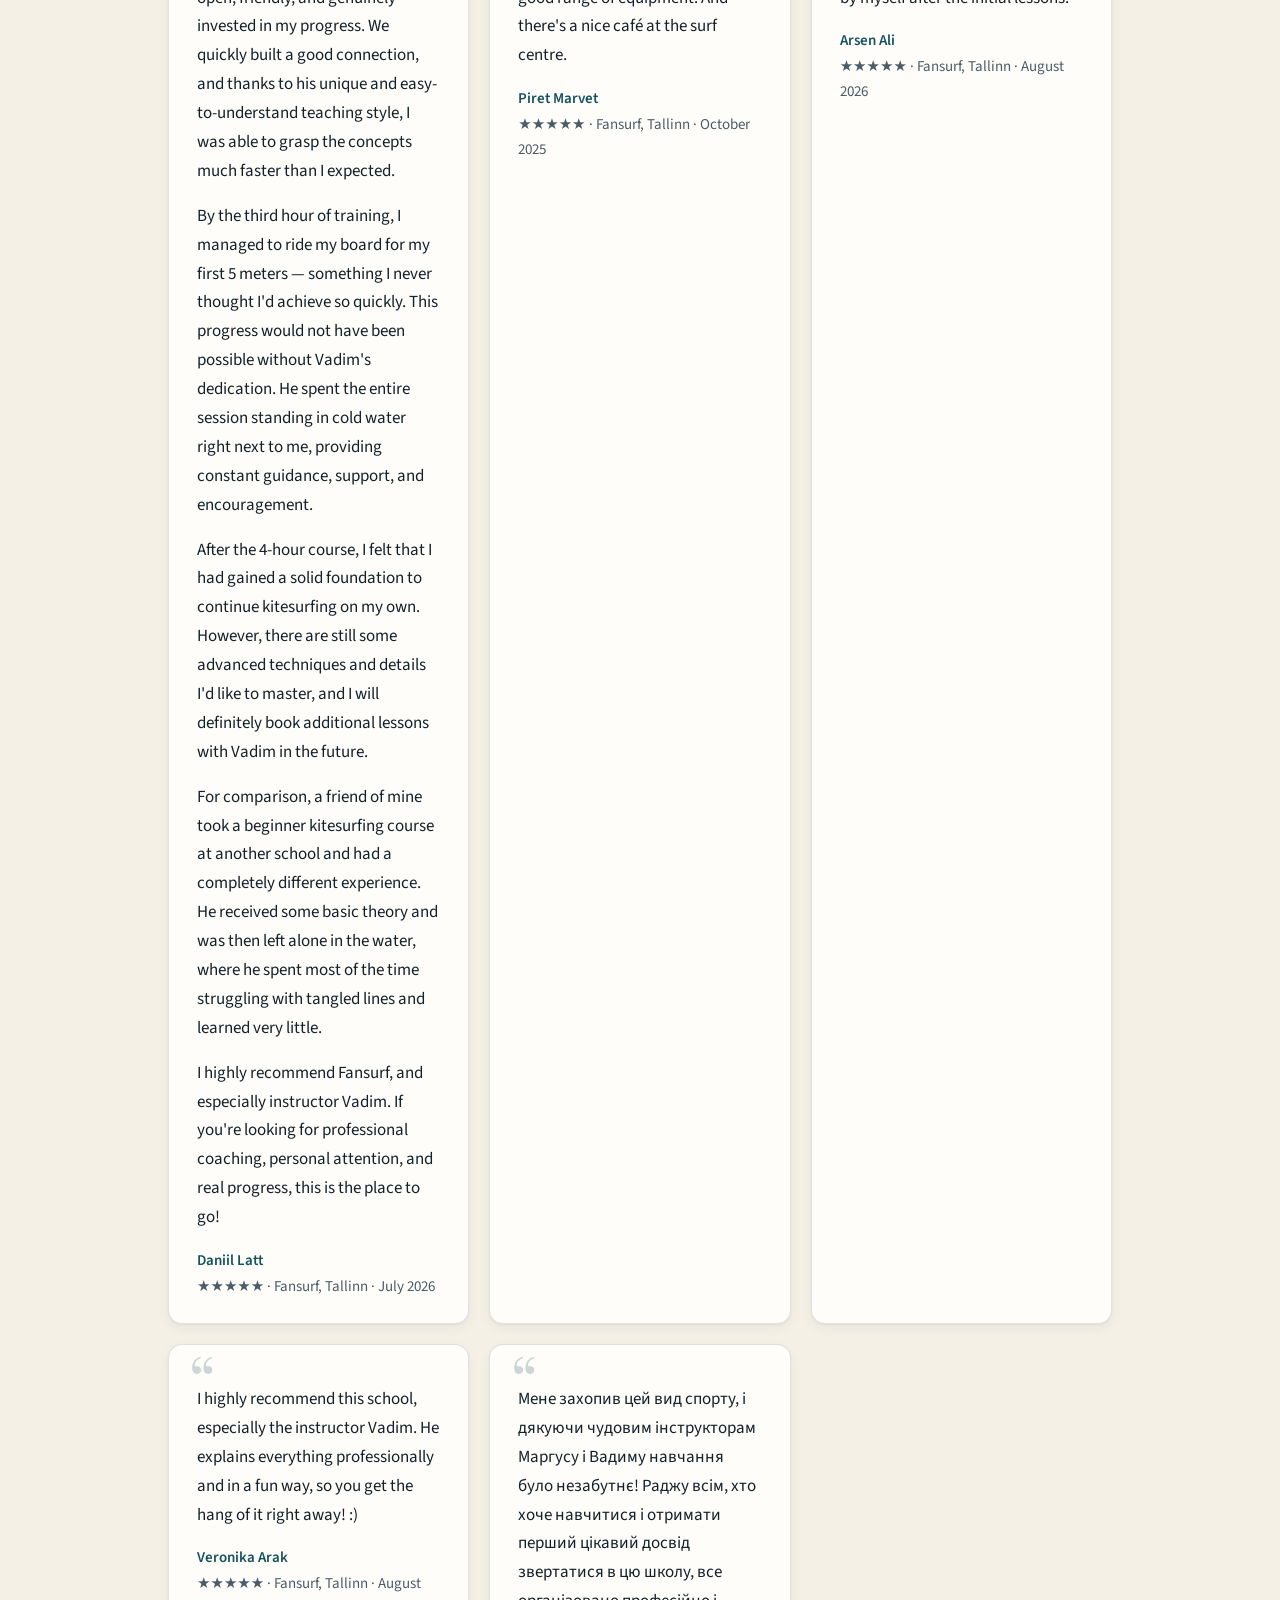
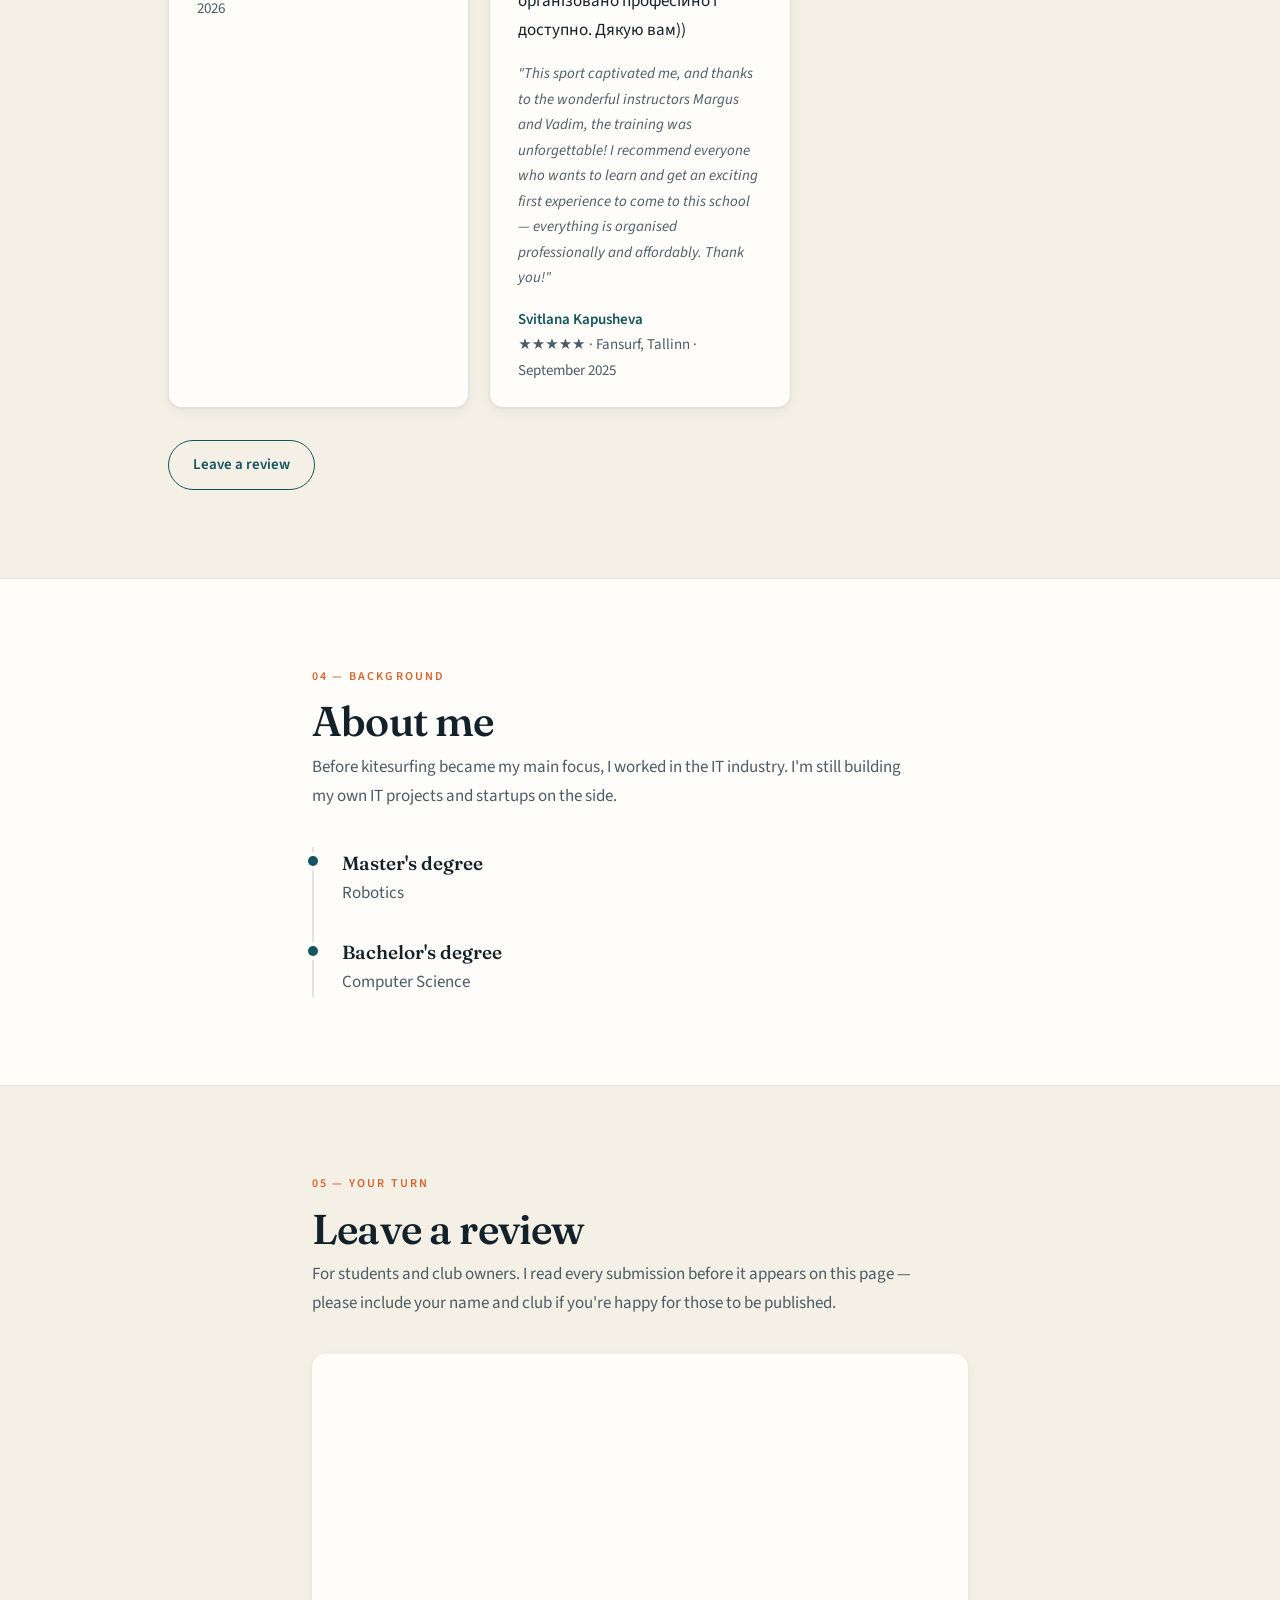
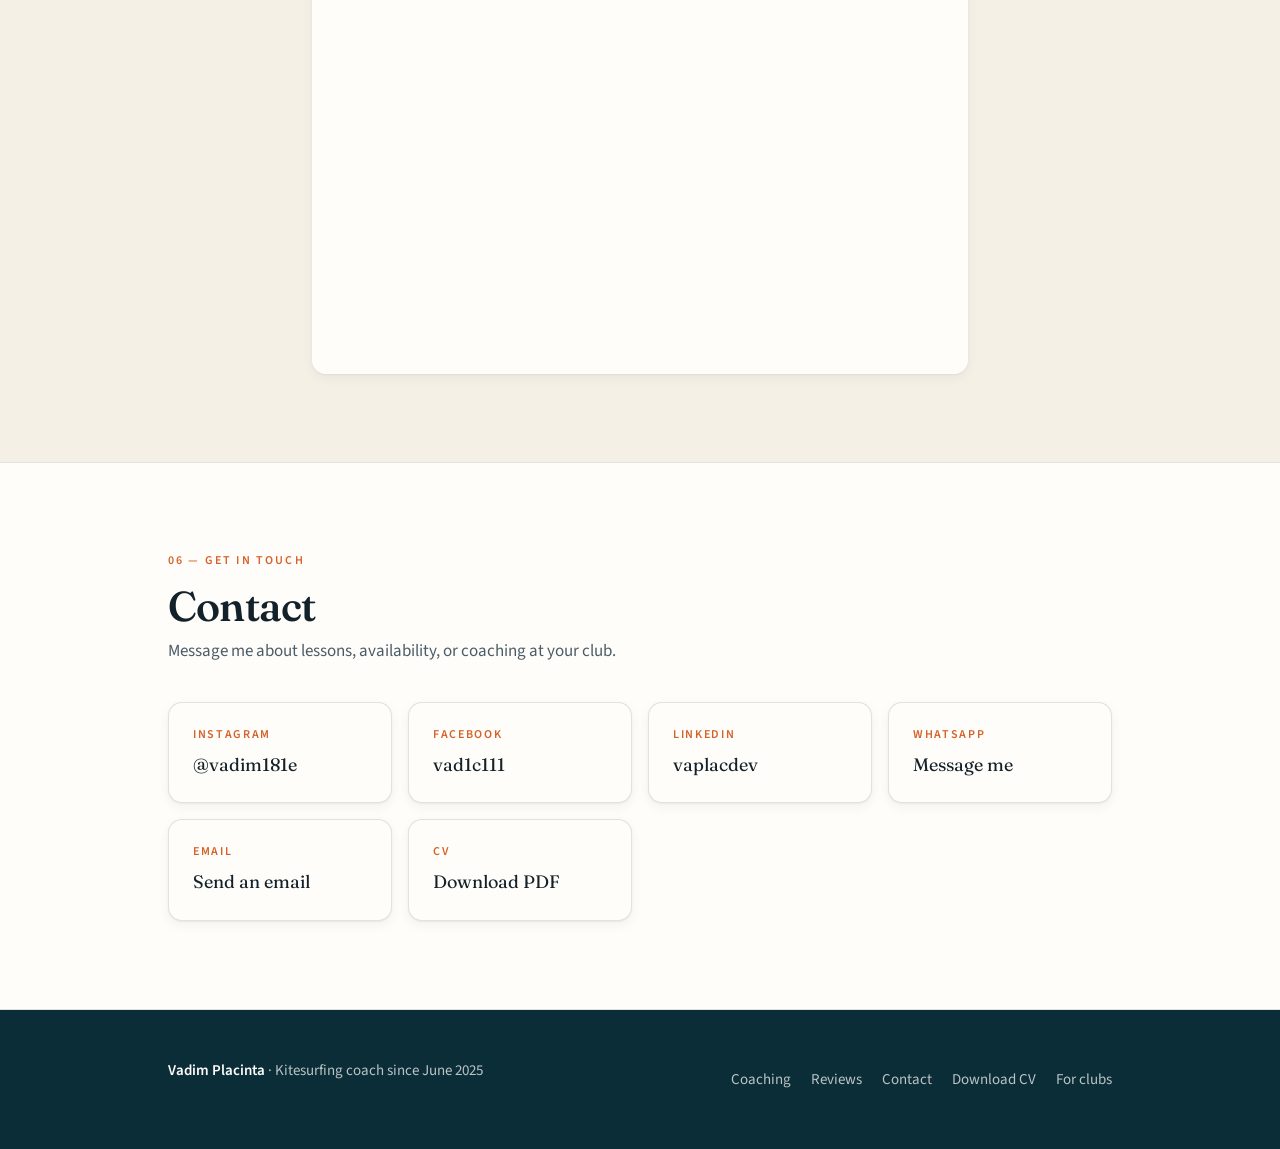
==== commit a65d09eb: "Add download link for CV in employers.html and index.html; implement print styles in CSS" ====
--- a/index.html
+++ b/index.html
@@ -61,6 +61,12 @@
           <div class="hero-actions">
             <a class="btn btn-primary" href="#contact">Book a lesson</a>
             <a class="btn btn-ghost" href="#coaching">How I teach</a>
+            <a
+              class="btn btn-ghost"
+              href="Vadim-Placinta-kitesurfing-coach.pdf"
+              download
+              >Download CV</a
+            >
           </div>
         </div>
       </section>
@@ -443,6 +449,12 @@
                 <span class="value">Send an email</span>
               </a>
             </li>
+            <li>
+              <a href="Vadim-Placinta-kitesurfing-coach.pdf" download>
+                <span class="label">CV</span>
+                <span class="value">Download PDF</span>
+              </a>
+            </li>
           </ul>
         </div>
       </section>
@@ -455,6 +467,7 @@
           <a href="#coaching">Coaching</a>
           <a href="#reviews">Reviews</a>
           <a href="#contact">Contact</a>
+          <a href="Vadim-Placinta-kitesurfing-coach.pdf" download>Download CV</a>
           <a href="employers.html">For clubs</a>
         </nav>
       </div>
--- a/css/style.css
+++ b/css/style.css
@@ -991,6 +991,93 @@
   }
 }
 
+@media print {
+  @page {
+    size: A4;
+    margin: 10mm;
+  }
+
+  html {
+    scroll-behavior: auto;
+  }
+
+  body {
+    background: #fff;
+    font-size: 10.5pt;
+  }
+
+  .site-header,
+  .nav-toggle,
+  .form-embed,
+  .hero-actions,
+  .btn {
+    display: none !important;
+  }
+
+  .reveal {
+    opacity: 1 !important;
+    transform: none !important;
+    transition: none !important;
+  }
+
+  .hero {
+    min-height: 0;
+    padding: 3.5rem 0 2rem;
+    -webkit-print-color-adjust: exact;
+    print-color-adjust: exact;
+  }
+
+  .hero::after {
+    -webkit-print-color-adjust: exact;
+    print-color-adjust: exact;
+  }
+
+  .section {
+    padding: 1.35rem 0;
+    scroll-margin-top: 0;
+  }
+
+  .gallery {
+    margin-top: 1.25rem;
+    gap: 0.6rem;
+  }
+
+  .gallery img {
+    aspect-ratio: 16 / 9;
+  }
+
+  .club-grid,
+  .reviews {
+    grid-template-columns: 1fr;
+  }
+
+  .section-alt {
+    border: 0;
+    -webkit-print-color-adjust: exact;
+    print-color-adjust: exact;
+  }
+
+  .card,
+  .contact-grid a {
+    box-shadow: none;
+    break-inside: avoid;
+  }
+
+  .section h2 {
+    break-after: avoid;
+  }
+
+  .form-embed,
+  #leave-review {
+    display: none !important;
+  }
+
+  .site-footer {
+    -webkit-print-color-adjust: exact;
+    print-color-adjust: exact;
+  }
+}
+
 @media (prefers-reduced-motion: reduce) {
   html {
     scroll-behavior: auto;
